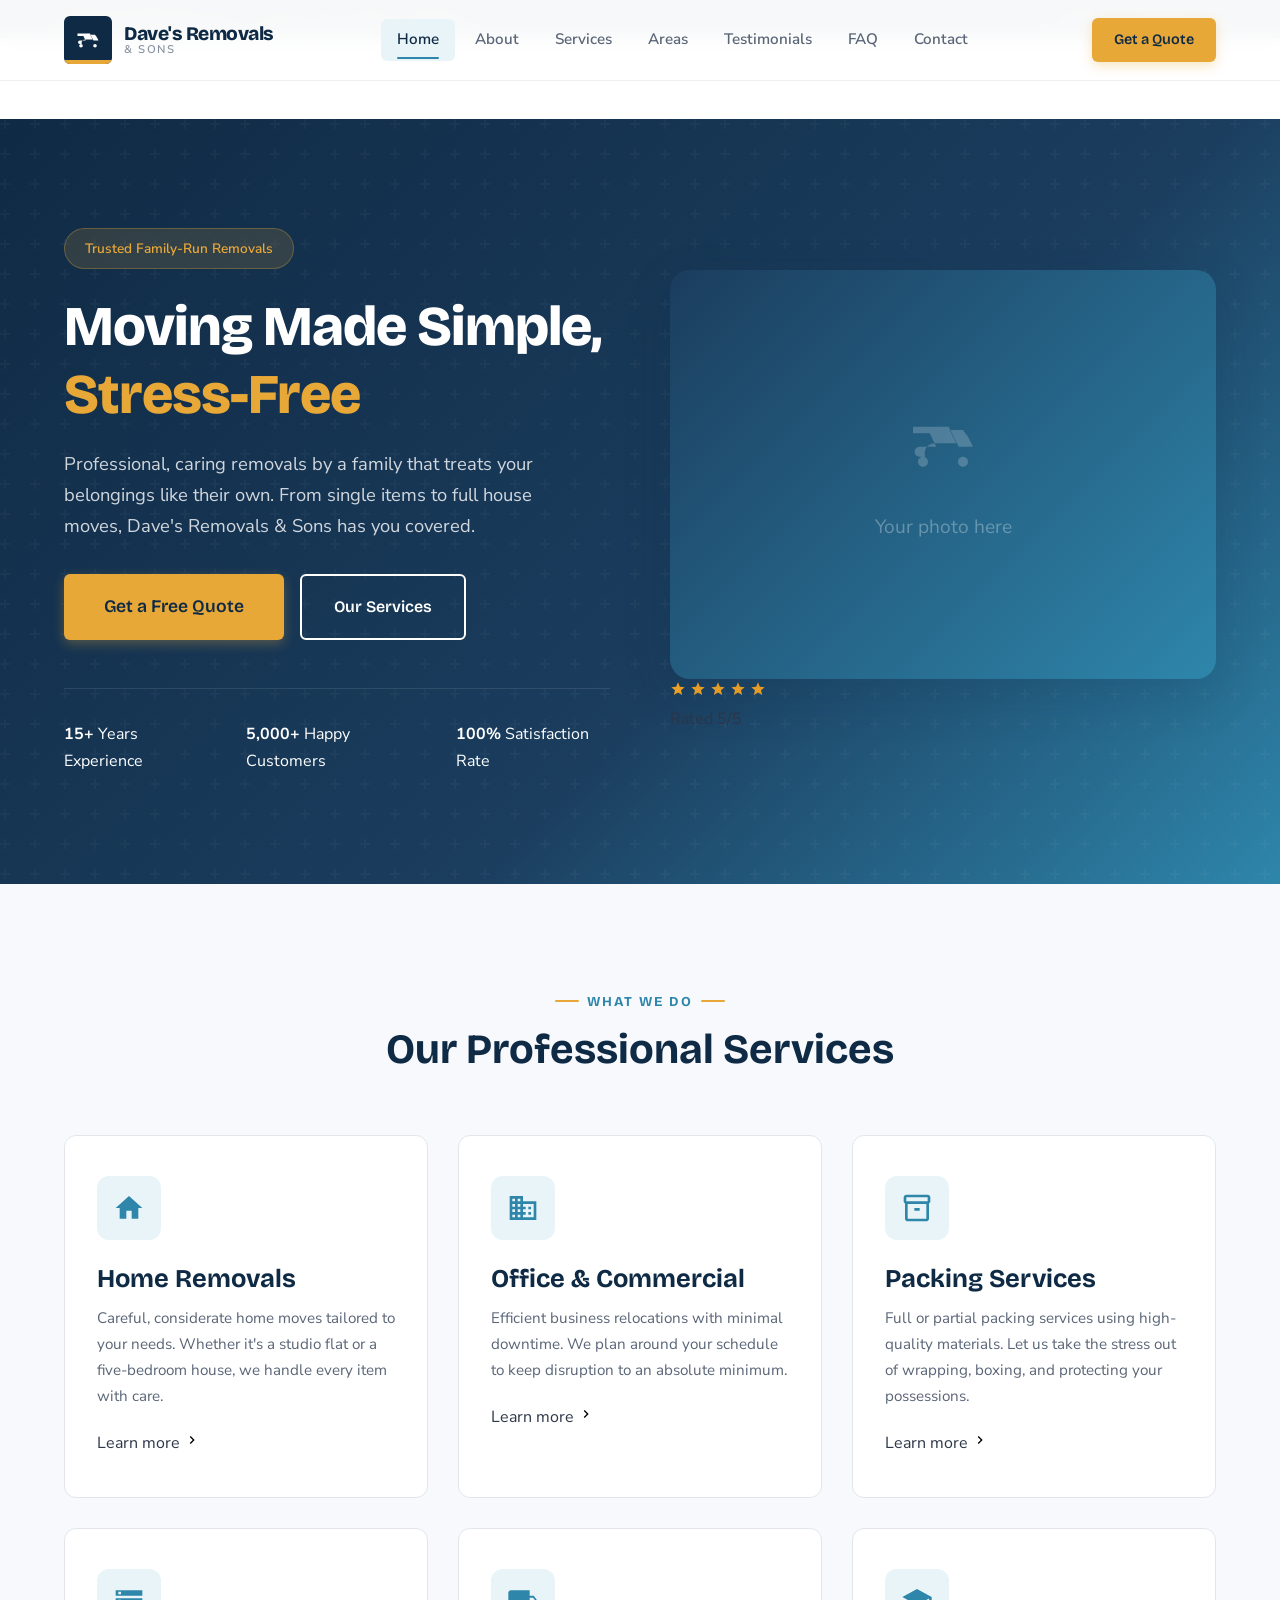
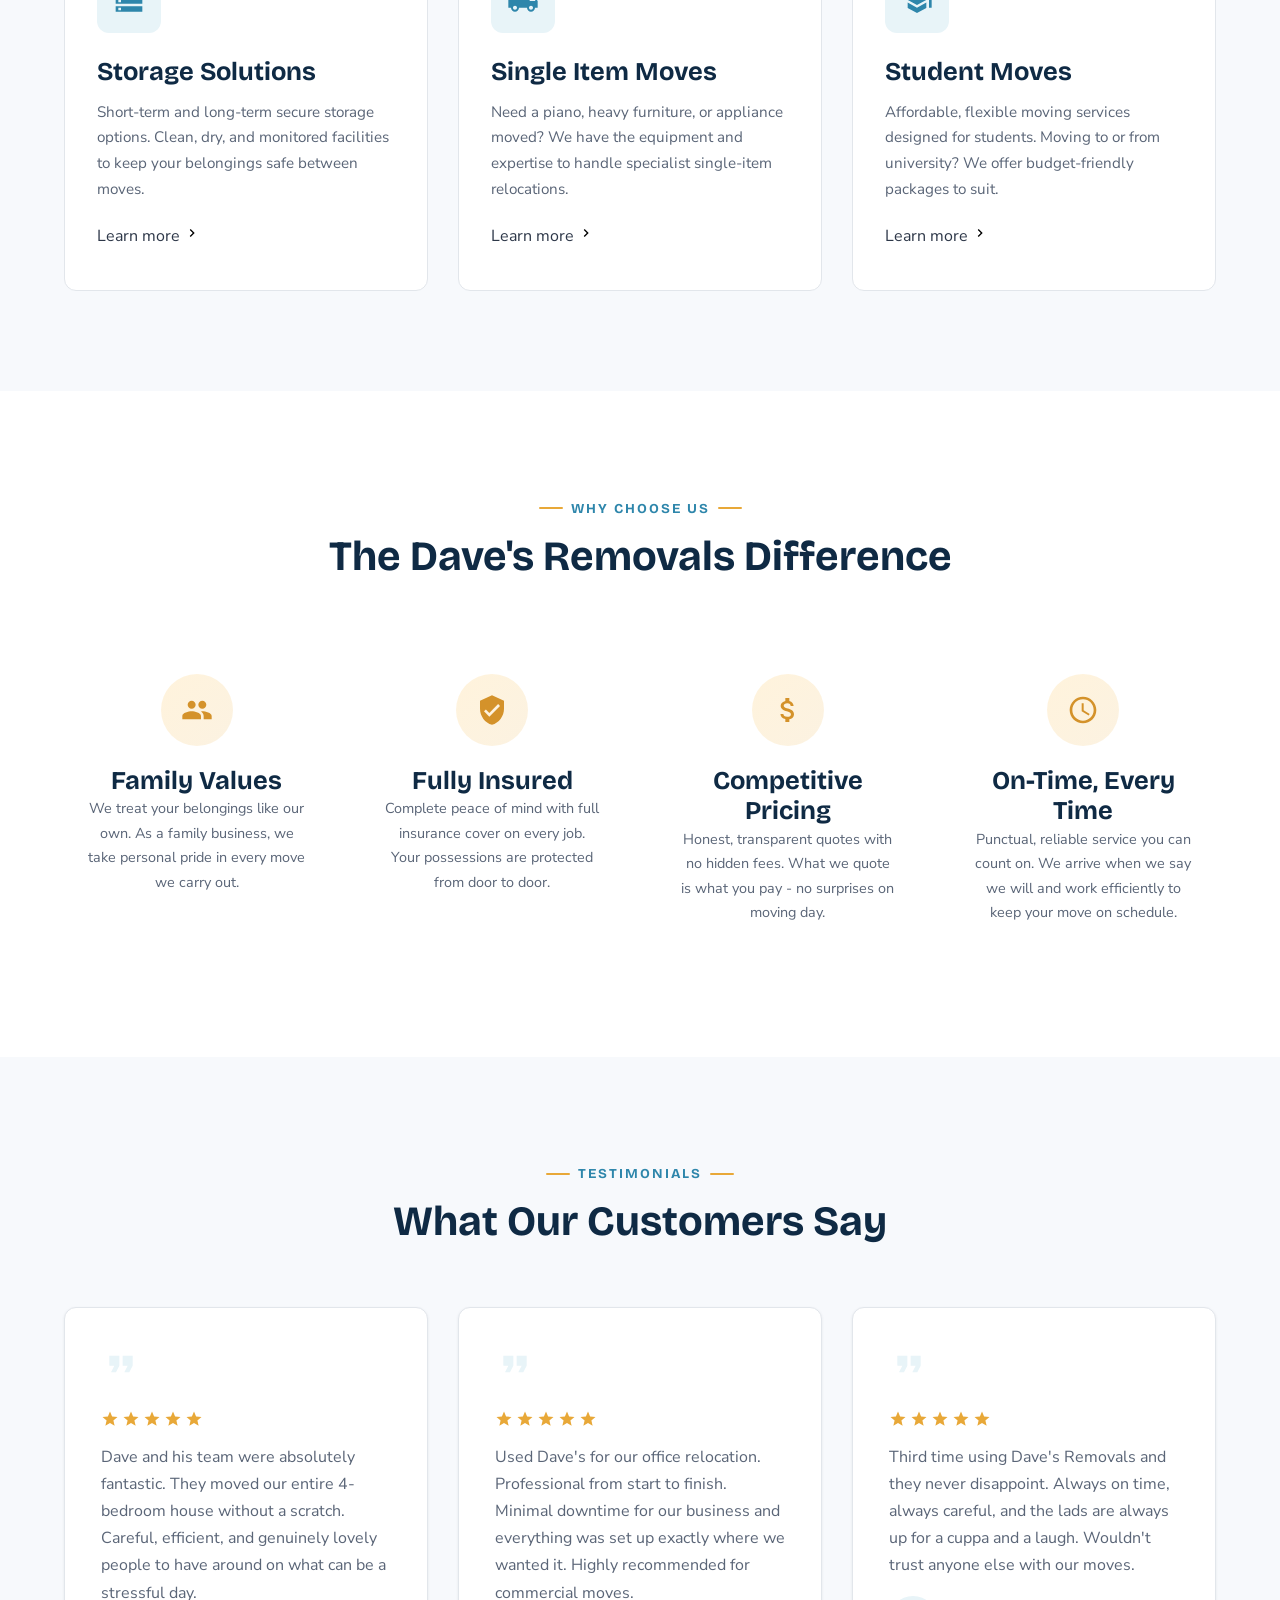
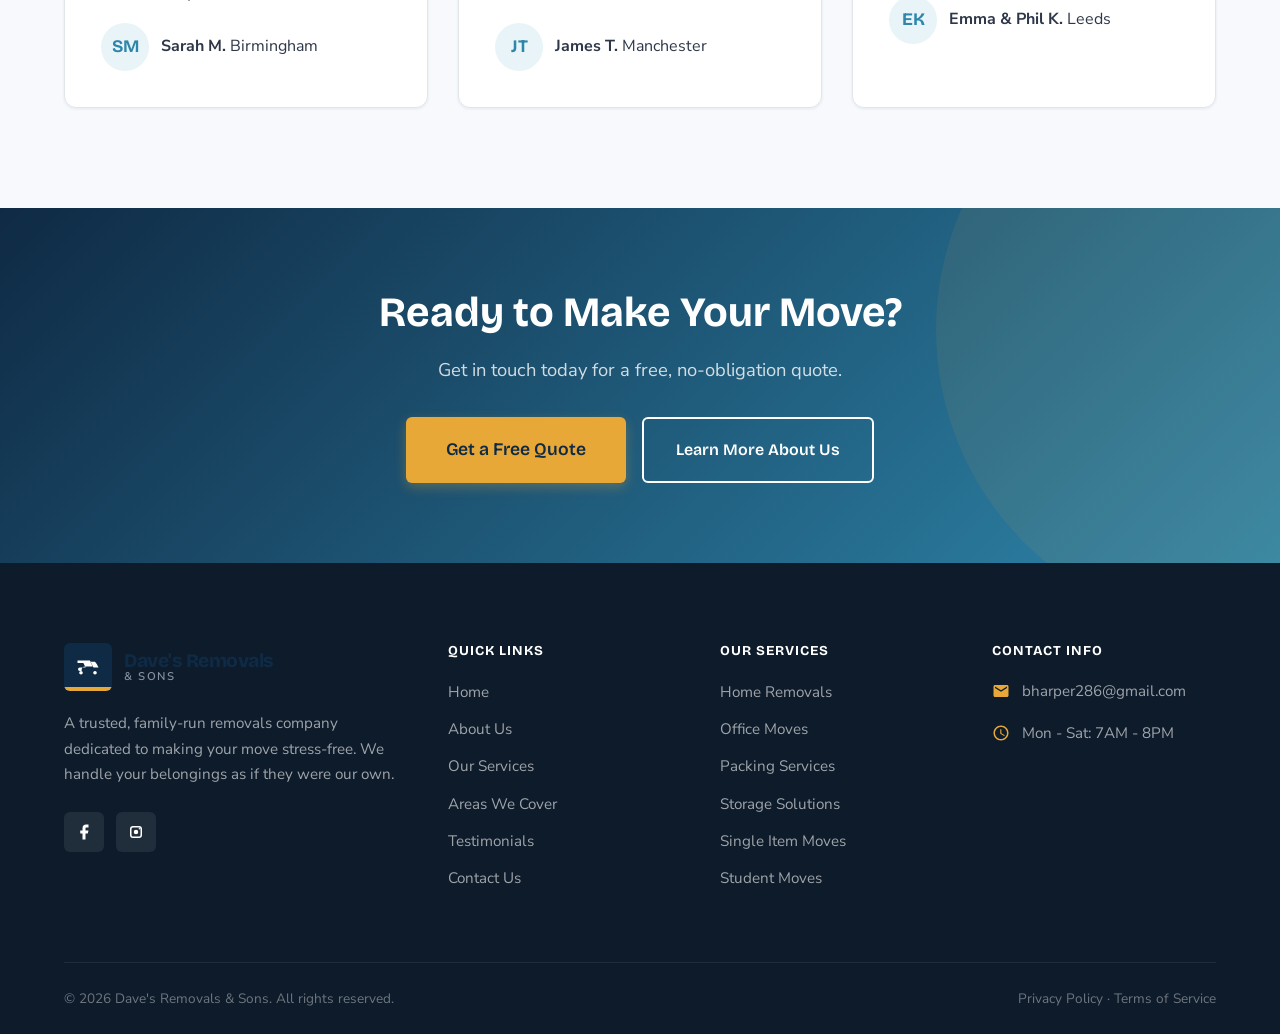
==== index.html @ 18fdcd2b "Initial build: Dave's Removals & Sons website - 7 pages, responsive, contact form" ====
<!DOCTYPE html>
<html lang="en">
<head>
    <meta charset="UTF-8">
    <meta name="viewport" content="width=device-width, initial-scale=1.0">
    <meta name="description" content="Dave's Removals & Sons - Professional, family-run removals and moving services. Home removals, office relocations, packing, storage and more.">
    <title>Dave's Removals & Sons - Professional Family-Run Moving Services</title>
    <link rel="stylesheet" href="css/style.css">
</head>
<body data-page="Home">

    <div id="site-header"></div>

    <main>
        <!-- Hero Section -->
        <section class="hero fade-in">
            <div class="container">
                <div class="hero-content">
                    <div class="hero-text">
                        <span class="hero-badge">Trusted Family-Run Removals</span>
                        <h1>Moving Made Simple, <span>Stress-Free</span></h1>
                        <p class="hero-subtitle">Professional, caring removals by a family that treats your belongings like their own. From single items to full house moves, Dave's Removals & Sons has you covered.</p>
                        <div class="hero-buttons">
                            <a href="contact.html" class="btn btn-primary btn-lg">Get a Free Quote</a>
                            <a href="services.html" class="btn btn-outline-white">Our Services</a>
                        </div>
                        <div class="hero-stats">
                            <div class="hero-stat">
                                <strong>15+</strong>
                                <span>Years Experience</span>
                            </div>
                            <div class="hero-stat">
                                <strong>5,000+</strong>
                                <span>Happy Customers</span>
                            </div>
                            <div class="hero-stat">
                                <strong>100%</strong>
                                <span>Satisfaction Rate</span>
                            </div>
                        </div>
                    </div>
                    <div class="hero-image">
                        <div class="hero-image-wrapper" style="background: linear-gradient(135deg, #1B3D5E 0%, #2E86AB 100%); display: flex; align-items: center; justify-content: center; color: rgba(255,255,255,0.3); font-size: 1.2rem; text-align: center; padding: 40px;">
                            <div>
                                <svg style="width:80px;height:80px;fill:rgba(255,255,255,0.2);margin-bottom:16px;" viewBox="0 0 24 24"><path d="M18 18.5c.83 0 1.5-.67 1.5-1.5s-.67-1.5-1.5-1.5-1.5.67-1.5 1.5.67 1.5 1.5 1.5zM19.5 9.5l1.5 3h-4.3l-3-6H3v2h5l2 4H5c-.83 0-1.5.67-1.5 1.5S4.17 15.5 5 15.5h1.65c-.1-.32-.15-.66-.15-1 0-1.66 1.34-3 3-3h6.5l-2-4h4z M7.5 17c0 .83-.67 1.5-1.5 1.5S4.5 17.83 4.5 17 5.17 15.5 6 15.5s1.5.67 1.5 1.5z"/></svg>
                                <br>Your photo here
                            </div>
                        </div>
                        <div class="hero-rating-badge">
                            <div class="hero-rating-stars">
                                <svg viewBox="0 0 24 24" width="16" height="16" fill="#F9A825"><path d="M12 17.27L18.18 21l-1.64-7.03L22 9.24l-7.19-.61L12 2 9.19 8.63 2 9.24l5.46 4.73L5.82 21z"/></svg>
                                <svg viewBox="0 0 24 24" width="16" height="16" fill="#F9A825"><path d="M12 17.27L18.18 21l-1.64-7.03L22 9.24l-7.19-.61L12 2 9.19 8.63 2 9.24l5.46 4.73L5.82 21z"/></svg>
                                <svg viewBox="0 0 24 24" width="16" height="16" fill="#F9A825"><path d="M12 17.27L18.18 21l-1.64-7.03L22 9.24l-7.19-.61L12 2 9.19 8.63 2 9.24l5.46 4.73L5.82 21z"/></svg>
                                <svg viewBox="0 0 24 24" width="16" height="16" fill="#F9A825"><path d="M12 17.27L18.18 21l-1.64-7.03L22 9.24l-7.19-.61L12 2 9.19 8.63 2 9.24l5.46 4.73L5.82 21z"/></svg>
                                <svg viewBox="0 0 24 24" width="16" height="16" fill="#F9A825"><path d="M12 17.27L18.18 21l-1.64-7.03L22 9.24l-7.19-.61L12 2 9.19 8.63 2 9.24l5.46 4.73L5.82 21z"/></svg>
                            </div>
                            <span>Rated 5/5</span>
                        </div>
                    </div>
                </div>
            </div>
        </section>

        <!-- Services Overview -->
        <section class="section section-light fade-in">
            <div class="container">
                <div class="section-header">
                    <span class="section-label">What We Do</span>
                    <h2>Our Professional Services</h2>
                </div>
                <div class="services-grid">
                    <!-- Home Removals -->
                    <div class="service-card">
                        <div class="service-icon">
                            <svg viewBox="0 0 24 24" width="32" height="32"><path d="M10 20v-6h4v6h5v-8h3L12 3 2 12h3v8z"/></svg>
                        </div>
                        <h3>Home Removals</h3>
                        <p>Careful, considerate home moves tailored to your needs. Whether it's a studio flat or a five-bedroom house, we handle every item with care.</p>
                        <a href="services.html" class="service-link">Learn more <svg viewBox="0 0 24 24" width="16" height="16"><path d="M8.59 16.59L13.17 12 8.59 7.41 10 6l6 6-6 6-1.41-1.41z"/></svg></a>
                    </div>
                    <!-- Office & Commercial -->
                    <div class="service-card">
                        <div class="service-icon">
                            <svg viewBox="0 0 24 24" width="32" height="32"><path d="M12 7V3H2v18h20V7H12zM6 19H4v-2h2v2zm0-4H4v-2h2v2zm0-4H4V9h2v2zm0-4H4V5h2v2zm4 12H8v-2h2v2zm0-4H8v-2h2v2zm0-4H8V9h2v2zm0-4H8V5h2v2zm10 12h-8v-2h2v-2h-2v-2h2v-2h-2V9h8v10zm-2-8h-2v2h2v-2zm0 4h-2v2h2v-2z"/></svg>
                        </div>
                        <h3>Office & Commercial</h3>
                        <p>Efficient business relocations with minimal downtime. We plan around your schedule to keep disruption to an absolute minimum.</p>
                        <a href="services.html" class="service-link">Learn more <svg viewBox="0 0 24 24" width="16" height="16"><path d="M8.59 16.59L13.17 12 8.59 7.41 10 6l6 6-6 6-1.41-1.41z"/></svg></a>
                    </div>
                    <!-- Packing Services -->
                    <div class="service-card">
                        <div class="service-icon">
                            <svg viewBox="0 0 24 24" width="32" height="32"><path d="M20 2H4c-1 0-2 1-2 2v3c0 .7.4 1.3 1 1.7V20c0 1 1 2 2 2h14c1 0 2-1 2-2V8.7c.6-.4 1-1 1-1.7V4c0-1-1-2-2-2zm-1 18H5V9h14v11zm1-13H4V4h16v3z"/><path d="M14 12h-4v2h4v-2z"/></svg>
                        </div>
                        <h3>Packing Services</h3>
                        <p>Full or partial packing services using high-quality materials. Let us take the stress out of wrapping, boxing, and protecting your possessions.</p>
                        <a href="services.html" class="service-link">Learn more <svg viewBox="0 0 24 24" width="16" height="16"><path d="M8.59 16.59L13.17 12 8.59 7.41 10 6l6 6-6 6-1.41-1.41z"/></svg></a>
                    </div>
                    <!-- Storage Solutions -->
                    <div class="service-card">
                        <div class="service-icon">
                            <svg viewBox="0 0 24 24" width="32" height="32"><path d="M2 20h20v-4H2v4zm2-3h2v2H4v-2zM2 4v4h20V4H2zm4 3H4V5h2v2zM2 14h20v-4H2v4zm2-3h2v2H4v-2z"/></svg>
                        </div>
                        <h3>Storage Solutions</h3>
                        <p>Short-term and long-term secure storage options. Clean, dry, and monitored facilities to keep your belongings safe between moves.</p>
                        <a href="services.html" class="service-link">Learn more <svg viewBox="0 0 24 24" width="16" height="16"><path d="M8.59 16.59L13.17 12 8.59 7.41 10 6l6 6-6 6-1.41-1.41z"/></svg></a>
                    </div>
                    <!-- Single Item Moves -->
                    <div class="service-card">
                        <div class="service-icon">
                            <svg viewBox="0 0 24 24" width="32" height="32"><path d="M20 8h-3V4H3c-1.1 0-2 .9-2 2v11h2c0 1.66 1.34 3 3 3s3-1.34 3-3h6c0 1.66 1.34 3 3 3s3-1.34 3-3h2v-5l-3-4zM6 18.5c-.83 0-1.5-.67-1.5-1.5s.67-1.5 1.5-1.5 1.5.67 1.5 1.5-.67 1.5-1.5 1.5zm13.5-9l1.96 2.5H17V9.5h2.5zm-1.5 9c-.83 0-1.5-.67-1.5-1.5s.67-1.5 1.5-1.5 1.5.67 1.5 1.5-.67 1.5-1.5 1.5z"/></svg>
                        </div>
                        <h3>Single Item Moves</h3>
                        <p>Need a piano, heavy furniture, or appliance moved? We have the equipment and expertise to handle specialist single-item relocations.</p>
                        <a href="services.html" class="service-link">Learn more <svg viewBox="0 0 24 24" width="16" height="16"><path d="M8.59 16.59L13.17 12 8.59 7.41 10 6l6 6-6 6-1.41-1.41z"/></svg></a>
                    </div>
                    <!-- Student Moves -->
                    <div class="service-card">
                        <div class="service-icon">
                            <svg viewBox="0 0 24 24" width="32" height="32"><path d="M5 13.18v4L12 21l7-3.82v-4L12 17l-7-3.82zM12 3L1 9l11 6 9-4.91V17h2V9L12 3z"/></svg>
                        </div>
                        <h3>Student Moves</h3>
                        <p>Affordable, flexible moving services designed for students. Moving to or from university? We offer budget-friendly packages to suit.</p>
                        <a href="services.html" class="service-link">Learn more <svg viewBox="0 0 24 24" width="16" height="16"><path d="M8.59 16.59L13.17 12 8.59 7.41 10 6l6 6-6 6-1.41-1.41z"/></svg></a>
                    </div>
                </div>
            </div>
        </section>

        <!-- Why Choose Us -->
        <section class="section fade-in">
            <div class="container">
                <div class="section-header">
                    <span class="section-label">Why Choose Us</span>
                    <h2>The Dave's Removals Difference</h2>
                </div>
                <div class="why-grid">
                    <!-- Family Values -->
                    <div class="why-card">
                        <div class="why-icon">
                            <svg viewBox="0 0 24 24" width="40" height="40"><path d="M16 11c1.66 0 2.99-1.34 2.99-3S17.66 5 16 5c-1.66 0-3 1.34-3 3s1.34 3 3 3zm-8 0c1.66 0 2.99-1.34 2.99-3S9.66 5 8 5C6.34 5 5 6.34 5 8s1.34 3 3 3zm0 2c-2.33 0-7 1.17-7 3.5V19h14v-2.5c0-2.33-4.67-3.5-7-3.5zm8 0c-.29 0-.62.02-.97.05 1.16.84 1.97 1.97 1.97 3.45V19h6v-2.5c0-2.33-4.67-3.5-7-3.5z"/></svg>
                        </div>
                        <h3>Family Values</h3>
                        <p>We treat your belongings like our own. As a family business, we take personal pride in every move we carry out.</p>
                    </div>
                    <!-- Fully Insured -->
                    <div class="why-card">
                        <div class="why-icon">
                            <svg viewBox="0 0 24 24" width="40" height="40"><path d="M12 1L3 5v6c0 5.55 3.84 10.74 9 12 5.16-1.26 9-6.45 9-12V5l-9-4zm-2 16l-4-4 1.41-1.41L10 14.17l6.59-6.59L18 9l-8 8z"/></svg>
                        </div>
                        <h3>Fully Insured</h3>
                        <p>Complete peace of mind with full insurance cover on every job. Your possessions are protected from door to door.</p>
                    </div>
                    <!-- Competitive Pricing -->
                    <div class="why-card">
                        <div class="why-icon">
                            <svg viewBox="0 0 24 24" width="40" height="40"><path d="M11.8 10.9c-2.27-.59-3-1.2-3-2.15 0-1.09 1.01-1.85 2.7-1.85 1.78 0 2.44.85 2.5 2.1h2.21c-.07-1.72-1.12-3.3-3.21-3.81V3h-3v2.16c-1.94.42-3.5 1.68-3.5 3.61 0 2.31 1.91 3.46 4.7 4.13 2.5.6 3 1.48 3 2.41 0 .69-.49 1.79-2.7 1.79-2.06 0-2.87-.92-2.98-2.1h-2.2c.12 2.19 1.76 3.42 3.68 3.83V21h3v-2.15c1.95-.37 3.5-1.5 3.5-3.55 0-2.84-2.43-3.81-4.7-4.4z"/></svg>
                        </div>
                        <h3>Competitive Pricing</h3>
                        <p>Honest, transparent quotes with no hidden fees. What we quote is what you pay - no surprises on moving day.</p>
                    </div>
                    <!-- On-Time, Every Time -->
                    <div class="why-card">
                        <div class="why-icon">
                            <svg viewBox="0 0 24 24" width="40" height="40"><path d="M11.99 2C6.47 2 2 6.48 2 12s4.47 10 9.99 10C17.52 22 22 17.52 22 12S17.52 2 11.99 2zM12 20c-4.42 0-8-3.58-8-8s3.58-8 8-8 8 3.58 8 8-3.58 8-8 8zm.5-13H11v6l5.25 3.15.75-1.23-4.5-2.67z"/></svg>
                        </div>
                        <h3>On-Time, Every Time</h3>
                        <p>Punctual, reliable service you can count on. We arrive when we say we will and work efficiently to keep your move on schedule.</p>
                    </div>
                </div>
            </div>
        </section>

        <!-- Testimonials Preview -->
        <section class="section section-light fade-in">
            <div class="container">
                <div class="section-header">
                    <span class="section-label">Testimonials</span>
                    <h2>What Our Customers Say</h2>
                </div>
                <div class="testimonials-grid">
                    <!-- Testimonial 1 -->
                    <div class="testimonial-card">
                        <div class="testimonial-quote">
                            <svg viewBox="0 0 24 24" width="24" height="24" class="quote-icon"><path d="M6 17h3l2-4V7H5v6h3zm8 0h3l2-4V7h-6v6h3z"/></svg>
                        </div>
                        <div class="testimonial-stars">
                            <svg viewBox="0 0 24 24" width="16" height="16"><path d="M12 17.27L18.18 21l-1.64-7.03L22 9.24l-7.19-.61L12 2 9.19 8.63 2 9.24l5.46 4.73L5.82 21z"/></svg>
                            <svg viewBox="0 0 24 24" width="16" height="16"><path d="M12 17.27L18.18 21l-1.64-7.03L22 9.24l-7.19-.61L12 2 9.19 8.63 2 9.24l5.46 4.73L5.82 21z"/></svg>
                            <svg viewBox="0 0 24 24" width="16" height="16"><path d="M12 17.27L18.18 21l-1.64-7.03L22 9.24l-7.19-.61L12 2 9.19 8.63 2 9.24l5.46 4.73L5.82 21z"/></svg>
                            <svg viewBox="0 0 24 24" width="16" height="16"><path d="M12 17.27L18.18 21l-1.64-7.03L22 9.24l-7.19-.61L12 2 9.19 8.63 2 9.24l5.46 4.73L5.82 21z"/></svg>
                            <svg viewBox="0 0 24 24" width="16" height="16"><path d="M12 17.27L18.18 21l-1.64-7.03L22 9.24l-7.19-.61L12 2 9.19 8.63 2 9.24l5.46 4.73L5.82 21z"/></svg>
                        </div>
                        <p class="testimonial-text">Dave and his team were absolutely fantastic. They moved our entire 4-bedroom house without a scratch. Careful, efficient, and genuinely lovely people to have around on what can be a stressful day.</p>
                        <div class="testimonial-author">
                            <div class="testimonial-avatar">SM</div>
                            <div class="testimonial-info">
                                <strong>Sarah M.</strong>
                                <span>Birmingham</span>
                            </div>
                        </div>
                    </div>
                    <!-- Testimonial 2 -->
                    <div class="testimonial-card">
                        <div class="testimonial-quote">
                            <svg viewBox="0 0 24 24" width="24" height="24" class="quote-icon"><path d="M6 17h3l2-4V7H5v6h3zm8 0h3l2-4V7h-6v6h3z"/></svg>
                        </div>
                        <div class="testimonial-stars">
                            <svg viewBox="0 0 24 24" width="16" height="16"><path d="M12 17.27L18.18 21l-1.64-7.03L22 9.24l-7.19-.61L12 2 9.19 8.63 2 9.24l5.46 4.73L5.82 21z"/></svg>
                            <svg viewBox="0 0 24 24" width="16" height="16"><path d="M12 17.27L18.18 21l-1.64-7.03L22 9.24l-7.19-.61L12 2 9.19 8.63 2 9.24l5.46 4.73L5.82 21z"/></svg>
                            <svg viewBox="0 0 24 24" width="16" height="16"><path d="M12 17.27L18.18 21l-1.64-7.03L22 9.24l-7.19-.61L12 2 9.19 8.63 2 9.24l5.46 4.73L5.82 21z"/></svg>
                            <svg viewBox="0 0 24 24" width="16" height="16"><path d="M12 17.27L18.18 21l-1.64-7.03L22 9.24l-7.19-.61L12 2 9.19 8.63 2 9.24l5.46 4.73L5.82 21z"/></svg>
                            <svg viewBox="0 0 24 24" width="16" height="16"><path d="M12 17.27L18.18 21l-1.64-7.03L22 9.24l-7.19-.61L12 2 9.19 8.63 2 9.24l5.46 4.73L5.82 21z"/></svg>
                        </div>
                        <p class="testimonial-text">Used Dave's for our office relocation. Professional from start to finish. Minimal downtime for our business and everything was set up exactly where we wanted it. Highly recommended for commercial moves.</p>
                        <div class="testimonial-author">
                            <div class="testimonial-avatar">JT</div>
                            <div class="testimonial-info">
                                <strong>James T.</strong>
                                <span>Manchester</span>
                            </div>
                        </div>
                    </div>
                    <!-- Testimonial 3 -->
                    <div class="testimonial-card">
                        <div class="testimonial-quote">
                            <svg viewBox="0 0 24 24" width="24" height="24" class="quote-icon"><path d="M6 17h3l2-4V7H5v6h3zm8 0h3l2-4V7h-6v6h3z"/></svg>
                        </div>
                        <div class="testimonial-stars">
                            <svg viewBox="0 0 24 24" width="16" height="16"><path d="M12 17.27L18.18 21l-1.64-7.03L22 9.24l-7.19-.61L12 2 9.19 8.63 2 9.24l5.46 4.73L5.82 21z"/></svg>
                            <svg viewBox="0 0 24 24" width="16" height="16"><path d="M12 17.27L18.18 21l-1.64-7.03L22 9.24l-7.19-.61L12 2 9.19 8.63 2 9.24l5.46 4.73L5.82 21z"/></svg>
                            <svg viewBox="0 0 24 24" width="16" height="16"><path d="M12 17.27L18.18 21l-1.64-7.03L22 9.24l-7.19-.61L12 2 9.19 8.63 2 9.24l5.46 4.73L5.82 21z"/></svg>
                            <svg viewBox="0 0 24 24" width="16" height="16"><path d="M12 17.27L18.18 21l-1.64-7.03L22 9.24l-7.19-.61L12 2 9.19 8.63 2 9.24l5.46 4.73L5.82 21z"/></svg>
                            <svg viewBox="0 0 24 24" width="16" height="16"><path d="M12 17.27L18.18 21l-1.64-7.03L22 9.24l-7.19-.61L12 2 9.19 8.63 2 9.24l5.46 4.73L5.82 21z"/></svg>
                        </div>
                        <p class="testimonial-text">Third time using Dave's Removals and they never disappoint. Always on time, always careful, and the lads are always up for a cuppa and a laugh. Wouldn't trust anyone else with our moves.</p>
                        <div class="testimonial-author">
                            <div class="testimonial-avatar">EK</div>
                            <div class="testimonial-info">
                                <strong>Emma & Phil K.</strong>
                                <span>Leeds</span>
                            </div>
                        </div>
                    </div>
                </div>
            </div>
        </section>

        <!-- CTA Banner -->
        <section class="cta-banner fade-in">
            <div class="container">
                <h2>Ready to Make Your Move?</h2>
                <p>Get in touch today for a free, no-obligation quote.</p>
                <div class="cta-buttons">
                    <a href="contact.html" class="btn btn-primary btn-lg">Get a Free Quote</a>
                    <a href="about.html" class="btn btn-outline-white">Learn More About Us</a>
                </div>
            </div>
        </section>
    </main>

    <div id="site-footer"></div>

    <script src="js/main.js"></script>
</body>
</html>
---- css/style.css ----
/* ============================================
   Dave's Removals & Sons - Main Stylesheet
   Design: Professional, warm, trust-focused
   Colors: Deep navy + sky blue + warm amber
   ============================================ */

@import url('https://fonts.googleapis.com/css2?family=Bricolage+Grotesque:opsz,wght@12..96,400;12..96,500;12..96,600;12..96,700;12..96,800&family=Nunito+Sans:ital,wght@0,300;0,400;0,600;0,700;1,400&display=swap');

/* --- CSS Variables --- */
:root {
  --navy: #0F2A44;
  --navy-light: #1B3D5E;
  --blue: #2E86AB;
  --blue-light: #4DA8CC;
  --blue-pale: #E8F4F8;
  --amber: #E8A838;
  --amber-dark: #D4922A;
  --amber-light: #FFF3DC;
  --white: #FFFFFF;
  --off-white: #F7F9FC;
  --gray-50: #F0F2F5;
  --gray-100: #E2E6EB;
  --gray-200: #C5CBD3;
  --gray-400: #8892A0;
  --gray-600: #5A6577;
  --gray-800: #2D3748;
  --dark: #0D1B2A;
  --success: #2ECC71;
  --font-display: 'Bricolage Grotesque', sans-serif;
  --font-body: 'Nunito Sans', sans-serif;
  --shadow-sm: 0 1px 3px rgba(15, 42, 68, 0.08);
  --shadow-md: 0 4px 16px rgba(15, 42, 68, 0.1);
  --shadow-lg: 0 8px 32px rgba(15, 42, 68, 0.12);
  --shadow-xl: 0 16px 48px rgba(15, 42, 68, 0.16);
  --radius-sm: 6px;
  --radius-md: 12px;
  --radius-lg: 20px;
  --radius-xl: 32px;
  --transition: 0.3s cubic-bezier(0.4, 0, 0.2, 1);
  --max-width: 1200px;
}

/* --- Reset & Base --- */
*, *::before, *::after { box-sizing: border-box; margin: 0; padding: 0; }

html {
  scroll-behavior: smooth;
  scroll-padding-top: 90px;
}

body {
  font-family: var(--font-body);
  font-size: 16px;
  line-height: 1.7;
  color: var(--gray-800);
  background: var(--white);
  -webkit-font-smoothing: antialiased;
  overflow-x: hidden;
}

img { max-width: 100%; height: auto; display: block; }
a { text-decoration: none; color: inherit; transition: var(--transition); }
ul, ol { list-style: none; }

h1, h2, h3, h4, h5, h6 {
  font-family: var(--font-display);
  font-weight: 700;
  line-height: 1.2;
  color: var(--navy);
}

h1 { font-size: clamp(2.2rem, 5vw, 3.5rem); }
h2 { font-size: clamp(1.8rem, 3.5vw, 2.6rem); }
h3 { font-size: clamp(1.3rem, 2.5vw, 1.6rem); }
h4 { font-size: 1.15rem; }

p { margin-bottom: 1rem; color: var(--gray-600); }

.container {
  width: 100%;
  max-width: var(--max-width);
  margin: 0 auto;
  padding: 0 24px;
}

/* --- Buttons --- */
.btn {
  display: inline-flex;
  align-items: center;
  gap: 8px;
  padding: 14px 32px;
  border-radius: var(--radius-sm);
  font-family: var(--font-display);
  font-weight: 600;
  font-size: 1rem;
  border: none;
  cursor: pointer;
  transition: var(--transition);
  white-space: nowrap;
}

.btn-primary {
  background: var(--amber);
  color: var(--navy);
  box-shadow: 0 4px 12px rgba(232, 168, 56, 0.3);
}
.btn-primary:hover {
  background: var(--amber-dark);
  transform: translateY(-2px);
  box-shadow: 0 6px 20px rgba(232, 168, 56, 0.4);
}

.btn-secondary {
  background: var(--white);
  color: var(--navy);
  border: 2px solid var(--navy);
}
.btn-secondary:hover {
  background: var(--navy);
  color: var(--white);
  transform: translateY(-2px);
}

.btn-blue {
  background: var(--blue);
  color: var(--white);
  box-shadow: 0 4px 12px rgba(46, 134, 171, 0.3);
}
.btn-blue:hover {
  background: var(--navy-light);
  transform: translateY(-2px);
  box-shadow: 0 6px 20px rgba(46, 134, 171, 0.4);
}

.btn-outline-white {
  background: transparent;
  color: var(--white);
  border: 2px solid var(--white);
}
.btn-outline-white:hover {
  background: var(--white);
  color: var(--navy);
}

.btn-sm { padding: 10px 22px; font-size: 0.9rem; }
.btn-lg { padding: 18px 40px; font-size: 1.1rem; }

/* --- Header / Navigation --- */
.header {
  position: fixed;
  top: 0;
  left: 0;
  width: 100%;
  z-index: 1000;
  background: rgba(255, 255, 255, 0.97);
  backdrop-filter: blur(10px);
  border-bottom: 1px solid rgba(0, 0, 0, 0.06);
  transition: var(--transition);
}

.header.scrolled {
  box-shadow: var(--shadow-md);
}

.header-inner {
  display: flex;
  align-items: center;
  justify-content: space-between;
  padding: 0 24px;
  height: 80px;
  max-width: var(--max-width);
  margin: 0 auto;
}

.logo {
  display: flex;
  align-items: center;
  gap: 12px;
  z-index: 1001;
}

.logo-icon {
  width: 48px;
  height: 48px;
  background: var(--navy);
  border-radius: var(--radius-sm);
  display: flex;
  align-items: center;
  justify-content: center;
  position: relative;
  overflow: hidden;
}

.logo-icon::before {
  content: '';
  position: absolute;
  bottom: 0;
  left: 0;
  right: 0;
  height: 4px;
  background: var(--amber);
}

.logo-icon svg { width: 28px; height: 28px; fill: var(--white); }

.logo-text {
  display: flex;
  flex-direction: column;
  line-height: 1.1;
}

.logo-text .name {
  font-family: var(--font-display);
  font-weight: 800;
  font-size: 1.2rem;
  color: var(--navy);
  letter-spacing: -0.5px;
}

.logo-text .tagline {
  font-size: 0.7rem;
  color: var(--gray-400);
  font-weight: 600;
  text-transform: uppercase;
  letter-spacing: 1.5px;
}

.nav { display: flex; align-items: center; gap: 4px; }

.nav a {
  padding: 8px 16px;
  font-size: 0.95rem;
  font-weight: 600;
  color: var(--gray-600);
  border-radius: var(--radius-sm);
  position: relative;
}

.nav a:hover, .nav a.active {
  color: var(--navy);
  background: var(--blue-pale);
}

.nav a.active::after {
  content: '';
  position: absolute;
  bottom: 2px;
  left: 16px;
  right: 16px;
  height: 2px;
  background: var(--blue);
  border-radius: 2px;
}

.header-cta {
  display: flex;
  align-items: center;
  gap: 16px;
}

.header-phone {
  display: flex;
  align-items: center;
  gap: 8px;
  font-family: var(--font-display);
  font-weight: 700;
  font-size: 1rem;
  color: var(--navy);
}

.header-phone svg { width: 18px; height: 18px; fill: var(--blue); }

/* Mobile Menu */
.menu-toggle {
  display: none;
  flex-direction: column;
  gap: 5px;
  background: none;
  border: none;
  cursor: pointer;
  padding: 8px;
  z-index: 1001;
}

.menu-toggle span {
  display: block;
  width: 24px;
  height: 2.5px;
  background: var(--navy);
  border-radius: 2px;
  transition: var(--transition);
}

.menu-toggle.active span:nth-child(1) {
  transform: translateY(7.5px) rotate(45deg);
}
.menu-toggle.active span:nth-child(2) { opacity: 0; }
.menu-toggle.active span:nth-child(3) {
  transform: translateY(-7.5px) rotate(-45deg);
}

/* --- Top Bar --- */
.top-bar {
  background: var(--navy);
  color: var(--white);
  padding: 8px 0;
  font-size: 0.85rem;
}

.top-bar-inner {
  display: flex;
  justify-content: space-between;
  align-items: center;
  max-width: var(--max-width);
  margin: 0 auto;
  padding: 0 24px;
}

.top-bar-left {
  display: flex;
  align-items: center;
  gap: 24px;
}

.top-bar-left span {
  display: flex;
  align-items: center;
  gap: 6px;
  opacity: 0.9;
}

.top-bar-left svg { width: 14px; height: 14px; fill: var(--amber); }

.top-bar-right {
  display: flex;
  align-items: center;
  gap: 16px;
}

.top-bar-right a {
  color: var(--white);
  opacity: 0.8;
}
.top-bar-right a:hover { opacity: 1; }

/* --- Hero Section --- */
.hero {
  position: relative;
  min-height: 85vh;
  display: flex;
  align-items: center;
  background: linear-gradient(135deg, var(--navy) 0%, var(--navy-light) 60%, var(--blue) 100%);
  overflow: hidden;
  margin-top: 80px;
}

.hero::before {
  content: '';
  position: absolute;
  top: 0;
  left: 0;
  right: 0;
  bottom: 0;
  background: url("data:image/svg+xml,%3Csvg width='60' height='60' viewBox='0 0 60 60' xmlns='http://www.w3.org/2000/svg'%3E%3Cg fill='none' fill-rule='evenodd'%3E%3Cg fill='%23ffffff' fill-opacity='0.03'%3E%3Cpath d='M36 34v-4h-2v4h-4v2h4v4h2v-4h4v-2h-4zm0-30V0h-2v4h-4v2h4v4h2V6h4V4h-4zM6 34v-4H4v4H0v2h4v4h2v-4h4v-2H6zM6 4V0H4v4H0v2h4v4h2V6h4V4H6z'/%3E%3C/g%3E%3C/g%3E%3C/svg%3E");
}

.hero-bg-shapes {
  position: absolute;
  top: 0;
  left: 0;
  right: 0;
  bottom: 0;
  pointer-events: none;
}

.hero-bg-shapes .shape {
  position: absolute;
  border-radius: 50%;
  opacity: 0.06;
  background: var(--white);
}

.hero-bg-shapes .shape-1 {
  width: 500px;
  height: 500px;
  top: -100px;
  right: -100px;
}

.hero-bg-shapes .shape-2 {
  width: 300px;
  height: 300px;
  bottom: -50px;
  left: -80px;
}

.hero-bg-shapes .shape-3 {
  width: 200px;
  height: 200px;
  top: 40%;
  right: 30%;
  opacity: 0.03;
}

.hero-content {
  position: relative;
  z-index: 2;
  display: grid;
  grid-template-columns: 1fr 1fr;
  gap: 60px;
  align-items: center;
  padding: 80px 0;
}

.hero-text { color: var(--white); }

.hero-badge {
  display: inline-flex;
  align-items: center;
  gap: 8px;
  background: rgba(232, 168, 56, 0.15);
  border: 1px solid rgba(232, 168, 56, 0.3);
  color: var(--amber);
  padding: 8px 20px;
  border-radius: 50px;
  font-size: 0.85rem;
  font-weight: 600;
  margin-bottom: 24px;
  animation: fadeInUp 0.6s ease-out;
}

.hero-badge svg { width: 16px; height: 16px; fill: var(--amber); }

.hero-text h1 {
  color: var(--white);
  margin-bottom: 20px;
  font-weight: 800;
  letter-spacing: -1px;
  animation: fadeInUp 0.6s ease-out 0.1s both;
}

.hero-text h1 span { color: var(--amber); }

.hero-text p {
  color: rgba(255, 255, 255, 0.8);
  font-size: 1.15rem;
  margin-bottom: 32px;
  max-width: 520px;
  animation: fadeInUp 0.6s ease-out 0.2s both;
}

.hero-buttons {
  display: flex;
  gap: 16px;
  flex-wrap: wrap;
  animation: fadeInUp 0.6s ease-out 0.3s both;
}

.hero-stats {
  display: flex;
  gap: 40px;
  margin-top: 48px;
  padding-top: 32px;
  border-top: 1px solid rgba(255, 255, 255, 0.1);
  animation: fadeInUp 0.6s ease-out 0.4s both;
}

.hero-stat { text-align: left; }
.hero-stat .number {
  font-family: var(--font-display);
  font-size: 2rem;
  font-weight: 800;
  color: var(--amber);
}
.hero-stat .label {
  font-size: 0.85rem;
  color: rgba(255, 255, 255, 0.6);
  margin: 0;
}

.hero-image {
  position: relative;
  animation: fadeInRight 0.8s ease-out 0.3s both;
}

.hero-image-wrapper {
  position: relative;
  border-radius: var(--radius-lg);
  overflow: hidden;
  box-shadow: var(--shadow-xl);
  aspect-ratio: 4/3;
  background: var(--navy-light);
}

.hero-image-wrapper img {
  width: 100%;
  height: 100%;
  object-fit: cover;
}

.hero-image-float {
  position: absolute;
  bottom: -20px;
  left: -20px;
  background: var(--white);
  border-radius: var(--radius-md);
  padding: 16px 24px;
  box-shadow: var(--shadow-lg);
  display: flex;
  align-items: center;
  gap: 12px;
}

.hero-image-float .stars {
  display: flex;
  gap: 2px;
}
.hero-image-float .stars svg { width: 16px; height: 16px; fill: var(--amber); }
.hero-image-float .rating-text {
  font-family: var(--font-display);
  font-weight: 700;
  font-size: 0.9rem;
  color: var(--navy);
  margin: 0;
}
.hero-image-float .rating-sub {
  font-size: 0.75rem;
  color: var(--gray-400);
  margin: 0;
}

/* --- Section Styles --- */
.section {
  padding: 100px 0;
}

.section-light { background: var(--off-white); }
.section-dark {
  background: var(--navy);
  color: var(--white);
}
.section-dark h2, .section-dark h3, .section-dark h4 { color: var(--white); }
.section-dark p { color: rgba(255, 255, 255, 0.7); }

.section-header {
  text-align: center;
  max-width: 640px;
  margin: 0 auto 60px;
}

.section-label {
  display: inline-flex;
  align-items: center;
  gap: 8px;
  color: var(--blue);
  font-family: var(--font-display);
  font-weight: 700;
  font-size: 0.85rem;
  text-transform: uppercase;
  letter-spacing: 2px;
  margin-bottom: 12px;
}

.section-label::before, .section-label::after {
  content: '';
  width: 24px;
  height: 2px;
  background: var(--amber);
  border-radius: 2px;
}

.section-header h2 { margin-bottom: 16px; }
.section-header p { font-size: 1.1rem; }

/* --- Service Cards --- */
.services-grid {
  display: grid;
  grid-template-columns: repeat(3, 1fr);
  gap: 30px;
}

.service-card {
  background: var(--white);
  border-radius: var(--radius-md);
  padding: 40px 32px;
  transition: var(--transition);
  border: 1px solid var(--gray-100);
  position: relative;
  overflow: hidden;
}

.service-card::before {
  content: '';
  position: absolute;
  top: 0;
  left: 0;
  right: 0;
  height: 4px;
  background: var(--blue);
  transform: scaleX(0);
  transition: var(--transition);
}

.service-card:hover {
  transform: translateY(-8px);
  box-shadow: var(--shadow-lg);
  border-color: transparent;
}

.service-card:hover::before { transform: scaleX(1); }

.service-icon {
  width: 64px;
  height: 64px;
  background: var(--blue-pale);
  border-radius: var(--radius-md);
  display: flex;
  align-items: center;
  justify-content: center;
  margin-bottom: 24px;
  transition: var(--transition);
}

.service-card:hover .service-icon {
  background: var(--blue);
}

.service-icon svg {
  width: 32px;
  height: 32px;
  fill: var(--blue);
  transition: var(--transition);
}

.service-card:hover .service-icon svg { fill: var(--white); }

.service-card h3 { margin-bottom: 12px; }
.service-card p { font-size: 0.95rem; margin-bottom: 20px; }

.service-card .learn-more {
  display: inline-flex;
  align-items: center;
  gap: 6px;
  color: var(--blue);
  font-weight: 700;
  font-size: 0.9rem;
}

.service-card .learn-more svg {
  width: 16px;
  height: 16px;
  fill: var(--blue);
  transition: var(--transition);
}

.service-card:hover .learn-more svg { transform: translateX(4px); }

/* --- Why Choose Us --- */
.why-grid {
  display: grid;
  grid-template-columns: repeat(4, 1fr);
  gap: 30px;
}

.why-card {
  text-align: center;
  padding: 32px 24px;
}

.why-icon {
  width: 72px;
  height: 72px;
  background: linear-gradient(135deg, var(--amber-light), rgba(232, 168, 56, 0.15));
  border-radius: 50%;
  display: flex;
  align-items: center;
  justify-content: center;
  margin: 0 auto 20px;
}

.why-icon svg { width: 32px; height: 32px; fill: var(--amber-dark); }

.why-card h4 { margin-bottom: 8px; }
.why-card p { font-size: 0.9rem; margin: 0; }

/* --- Testimonials --- */
.testimonials-grid {
  display: grid;
  grid-template-columns: repeat(3, 1fr);
  gap: 30px;
}

.testimonial-card {
  background: var(--white);
  border-radius: var(--radius-md);
  padding: 36px;
  box-shadow: var(--shadow-sm);
  border: 1px solid var(--gray-100);
  position: relative;
  transition: var(--transition);
}

.testimonial-card:hover {
  box-shadow: var(--shadow-md);
  transform: translateY(-4px);
}

.testimonial-card .quote-icon {
  width: 40px;
  height: 40px;
  fill: var(--blue-pale);
  margin-bottom: 16px;
}

.testimonial-stars {
  display: flex;
  gap: 3px;
  margin-bottom: 16px;
}

.testimonial-stars svg { width: 18px; height: 18px; fill: var(--amber); }

.testimonial-card blockquote {
  font-size: 1rem;
  line-height: 1.7;
  color: var(--gray-600);
  margin-bottom: 20px;
  font-style: italic;
}

.testimonial-author {
  display: flex;
  align-items: center;
  gap: 12px;
}

.testimonial-avatar {
  width: 48px;
  height: 48px;
  border-radius: 50%;
  background: var(--blue-pale);
  display: flex;
  align-items: center;
  justify-content: center;
  font-family: var(--font-display);
  font-weight: 700;
  color: var(--blue);
  font-size: 1.1rem;
}

.testimonial-author .author-name {
  font-family: var(--font-display);
  font-weight: 700;
  color: var(--navy);
  font-size: 0.95rem;
  margin: 0;
}

.testimonial-author .author-info {
  font-size: 0.8rem;
  color: var(--gray-400);
  margin: 0;
}

/* --- CTA Banner --- */
.cta-banner {
  background: linear-gradient(135deg, var(--navy) 0%, var(--blue) 100%);
  padding: 80px 0;
  text-align: center;
  position: relative;
  overflow: hidden;
}

.cta-banner::before {
  content: '';
  position: absolute;
  top: -50%;
  right: -20%;
  width: 600px;
  height: 600px;
  background: rgba(232, 168, 56, 0.08);
  border-radius: 50%;
}

.cta-banner h2 {
  color: var(--white);
  margin-bottom: 16px;
}

.cta-banner p {
  color: rgba(255, 255, 255, 0.8);
  font-size: 1.15rem;
  margin-bottom: 32px;
  max-width: 600px;
  margin-left: auto;
  margin-right: auto;
}

.cta-banner .cta-buttons {
  display: flex;
  justify-content: center;
  gap: 16px;
  flex-wrap: wrap;
  position: relative;
  z-index: 2;
}

/* --- Areas Section --- */
.areas-grid {
  display: grid;
  grid-template-columns: repeat(4, 1fr);
  gap: 16px;
}

.area-tag {
  background: var(--white);
  border: 1px solid var(--gray-100);
  border-radius: var(--radius-sm);
  padding: 16px 20px;
  text-align: center;
  font-weight: 600;
  color: var(--navy);
  transition: var(--transition);
  display: flex;
  align-items: center;
  justify-content: center;
  gap: 8px;
}

.area-tag:hover {
  background: var(--blue);
  color: var(--white);
  border-color: var(--blue);
  transform: translateY(-3px);
  box-shadow: var(--shadow-md);
}

.area-tag svg {
  width: 16px;
  height: 16px;
  fill: var(--blue);
  transition: var(--transition);
}

.area-tag:hover svg { fill: var(--white); }

/* --- Process Section --- */
.process-grid {
  display: grid;
  grid-template-columns: repeat(4, 1fr);
  gap: 30px;
  position: relative;
}

.process-grid::before {
  content: '';
  position: absolute;
  top: 48px;
  left: 15%;
  right: 15%;
  height: 2px;
  background: var(--gray-100);
  z-index: 0;
}

.process-step {
  text-align: center;
  position: relative;
  z-index: 1;
}

.process-number {
  width: 96px;
  height: 96px;
  border-radius: 50%;
  background: var(--white);
  border: 3px solid var(--blue);
  display: flex;
  align-items: center;
  justify-content: center;
  margin: 0 auto 24px;
  font-family: var(--font-display);
  font-weight: 800;
  font-size: 2rem;
  color: var(--blue);
  position: relative;
}

.process-step h4 { margin-bottom: 8px; }
.process-step p { font-size: 0.9rem; margin: 0; }

/* --- Contact / Quote Form --- */
.contact-grid {
  display: grid;
  grid-template-columns: 1fr 1fr;
  gap: 60px;
  align-items: start;
}

.contact-info-card {
  background: var(--navy);
  border-radius: var(--radius-lg);
  padding: 48px;
  color: var(--white);
}

.contact-info-card h3 {
  color: var(--white);
  margin-bottom: 16px;
  font-size: 1.8rem;
}

.contact-info-card > p {
  color: rgba(255, 255, 255, 0.7);
  margin-bottom: 32px;
}

.contact-item {
  display: flex;
  align-items: flex-start;
  gap: 16px;
  margin-bottom: 28px;
}

.contact-item-icon {
  width: 48px;
  height: 48px;
  min-width: 48px;
  background: rgba(232, 168, 56, 0.15);
  border-radius: var(--radius-sm);
  display: flex;
  align-items: center;
  justify-content: center;
}

.contact-item-icon svg { width: 22px; height: 22px; fill: var(--amber); }

.contact-item h4 {
  color: var(--white);
  font-size: 0.85rem;
  text-transform: uppercase;
  letter-spacing: 1px;
  margin-bottom: 4px;
  opacity: 0.7;
}

.contact-item p {
  color: var(--white);
  margin: 0;
  font-size: 1rem;
}

.contact-item a {
  color: var(--amber);
}
.contact-item a:hover { text-decoration: underline; }

.contact-hours {
  margin-top: 32px;
  padding-top: 32px;
  border-top: 1px solid rgba(255, 255, 255, 0.1);
}

.contact-hours h4 {
  color: var(--white);
  margin-bottom: 12px;
  font-size: 1rem;
}

.hours-row {
  display: flex;
  justify-content: space-between;
  padding: 8px 0;
  font-size: 0.95rem;
}

.hours-row .day { color: rgba(255, 255, 255, 0.7); }
.hours-row .time { color: var(--white); font-weight: 600; }

/* --- Form Styles --- */
.quote-form {
  background: var(--white);
  border-radius: var(--radius-lg);
  padding: 48px;
  box-shadow: var(--shadow-lg);
  border: 1px solid var(--gray-100);
}

.quote-form h3 {
  margin-bottom: 8px;
  font-size: 1.8rem;
}

.quote-form > p {
  margin-bottom: 32px;
}

.form-row {
  display: grid;
  grid-template-columns: 1fr 1fr;
  gap: 20px;
}

.form-group {
  margin-bottom: 20px;
}

.form-group label {
  display: block;
  font-weight: 700;
  font-size: 0.9rem;
  color: var(--navy);
  margin-bottom: 8px;
}

.form-group label span { color: var(--blue); }

.form-group input,
.form-group select,
.form-group textarea {
  width: 100%;
  padding: 14px 18px;
  border: 2px solid var(--gray-100);
  border-radius: var(--radius-sm);
  font-family: var(--font-body);
  font-size: 1rem;
  color: var(--gray-800);
  transition: var(--transition);
  background: var(--white);
}

.form-group input:focus,
.form-group select:focus,
.form-group textarea:focus {
  outline: none;
  border-color: var(--blue);
  box-shadow: 0 0 0 4px rgba(46, 134, 171, 0.1);
}

.form-group textarea { resize: vertical; min-height: 120px; }

.form-group input::placeholder,
.form-group textarea::placeholder {
  color: var(--gray-400);
}

.form-submit-row {
  display: flex;
  align-items: center;
  justify-content: space-between;
  gap: 20px;
  margin-top: 8px;
}

.form-submit-row .privacy-note {
  font-size: 0.8rem;
  color: var(--gray-400);
  margin: 0;
  max-width: 260px;
}

.form-success {
  display: none;
  text-align: center;
  padding: 40px;
}

.form-success.show { display: block; }

.form-success svg {
  width: 64px;
  height: 64px;
  fill: var(--success);
  margin-bottom: 16px;
}

.form-success h3 { color: var(--success); margin-bottom: 8px; }

/* --- About Page --- */
.about-hero {
  background: linear-gradient(135deg, var(--navy) 0%, var(--navy-light) 100%);
  padding: 160px 0 100px;
  text-align: center;
  margin-top: 80px;
}

.about-hero h1 {
  color: var(--white);
  margin-bottom: 16px;
}

.about-hero p {
  color: rgba(255, 255, 255, 0.7);
  font-size: 1.2rem;
  max-width: 600px;
  margin: 0 auto;
}

.page-hero {
  background: linear-gradient(135deg, var(--navy) 0%, var(--navy-light) 100%);
  padding: 160px 0 80px;
  text-align: center;
  margin-top: 80px;
  position: relative;
  overflow: hidden;
}

.page-hero::before {
  content: '';
  position: absolute;
  top: 0; left: 0; right: 0; bottom: 0;
  background: url("data:image/svg+xml,%3Csvg width='60' height='60' viewBox='0 0 60 60' xmlns='http://www.w3.org/2000/svg'%3E%3Cg fill='none' fill-rule='evenodd'%3E%3Cg fill='%23ffffff' fill-opacity='0.03'%3E%3Cpath d='M36 34v-4h-2v4h-4v2h4v4h2v-4h4v-2h-4zm0-30V0h-2v4h-4v2h4v4h2V6h4V4h-4zM6 34v-4H4v4H0v2h4v4h2v-4h4v-2H6zM6 4V0H4v4H0v2h4v4h2V6h4V4H6z'/%3E%3C/g%3E%3C/g%3E%3C/svg%3E");
}

.page-hero .breadcrumb {
  display: flex;
  justify-content: center;
  gap: 8px;
  margin-bottom: 16px;
  font-size: 0.9rem;
  position: relative;
}

.page-hero .breadcrumb a { color: var(--amber); }
.page-hero .breadcrumb span { color: rgba(255, 255, 255, 0.5); }

.page-hero h1 {
  color: var(--white);
  margin-bottom: 16px;
  position: relative;
}

.page-hero p {
  color: rgba(255, 255, 255, 0.7);
  font-size: 1.15rem;
  max-width: 600px;
  margin: 0 auto;
  position: relative;
}

/* About content */
.about-grid {
  display: grid;
  grid-template-columns: 1fr 1fr;
  gap: 60px;
  align-items: center;
}

.about-image {
  border-radius: var(--radius-lg);
  overflow: hidden;
  aspect-ratio: 4/3;
  background: var(--gray-100);
  position: relative;
}

.about-image img {
  width: 100%;
  height: 100%;
  object-fit: cover;
}

.about-image-badge {
  position: absolute;
  bottom: 20px;
  right: 20px;
  background: var(--amber);
  color: var(--navy);
  padding: 16px 24px;
  border-radius: var(--radius-md);
  text-align: center;
  box-shadow: var(--shadow-lg);
}

.about-image-badge .big {
  font-family: var(--font-display);
  font-weight: 800;
  font-size: 2rem;
  display: block;
  line-height: 1;
}

.about-image-badge .small {
  font-size: 0.8rem;
  font-weight: 700;
  text-transform: uppercase;
  letter-spacing: 1px;
}

.about-text h2 { margin-bottom: 20px; }
.about-text p { margin-bottom: 16px; }

.values-list {
  display: grid;
  grid-template-columns: 1fr 1fr;
  gap: 16px;
  margin-top: 24px;
}

.value-item {
  display: flex;
  align-items: center;
  gap: 12px;
  padding: 12px 16px;
  background: var(--blue-pale);
  border-radius: var(--radius-sm);
}

.value-item svg { width: 20px; height: 20px; fill: var(--blue); min-width: 20px; }
.value-item span { font-weight: 600; color: var(--navy); font-size: 0.95rem; }

/* --- FAQ Section --- */
.faq-list {
  max-width: 800px;
  margin: 0 auto;
}

.faq-item {
  border: 1px solid var(--gray-100);
  border-radius: var(--radius-md);
  margin-bottom: 12px;
  overflow: hidden;
  transition: var(--transition);
}

.faq-item:hover { border-color: var(--blue-pale); }

.faq-question {
  display: flex;
  align-items: center;
  justify-content: space-between;
  padding: 20px 28px;
  cursor: pointer;
  background: var(--white);
  transition: var(--transition);
  border: none;
  width: 100%;
  text-align: left;
  font-family: var(--font-display);
  font-size: 1.05rem;
  font-weight: 600;
  color: var(--navy);
}

.faq-question:hover { background: var(--off-white); }

.faq-question .faq-toggle {
  width: 28px;
  height: 28px;
  min-width: 28px;
  border-radius: 50%;
  background: var(--blue-pale);
  display: flex;
  align-items: center;
  justify-content: center;
  transition: var(--transition);
}

.faq-question .faq-toggle svg {
  width: 14px;
  height: 14px;
  fill: var(--blue);
  transition: var(--transition);
}

.faq-item.active .faq-question { background: var(--blue-pale); }
.faq-item.active .faq-toggle {
  background: var(--blue);
  transform: rotate(180deg);
}
.faq-item.active .faq-toggle svg { fill: var(--white); }

.faq-answer {
  max-height: 0;
  overflow: hidden;
  transition: max-height 0.4s ease;
}

.faq-answer-inner {
  padding: 0 28px 24px;
  color: var(--gray-600);
  line-height: 1.8;
}

.faq-item.active .faq-answer { max-height: 500px; }

/* --- Footer --- */
.footer {
  background: var(--dark);
  color: var(--white);
  padding: 80px 0 0;
}

.footer-grid {
  display: grid;
  grid-template-columns: 1.5fr 1fr 1fr 1fr;
  gap: 48px;
  margin-bottom: 60px;
}

.footer-brand p {
  color: rgba(255, 255, 255, 0.6);
  margin-bottom: 24px;
  font-size: 0.95rem;
}

.footer-social {
  display: flex;
  gap: 12px;
}

.footer-social a {
  width: 40px;
  height: 40px;
  border-radius: var(--radius-sm);
  background: rgba(255, 255, 255, 0.08);
  display: flex;
  align-items: center;
  justify-content: center;
  transition: var(--transition);
}

.footer-social a:hover { background: var(--blue); }
.footer-social a svg { width: 18px; height: 18px; fill: var(--white); }

.footer h4 {
  color: var(--white);
  font-size: 1rem;
  margin-bottom: 20px;
  text-transform: uppercase;
  letter-spacing: 1px;
  font-size: 0.85rem;
}

.footer-links li { margin-bottom: 10px; }
.footer-links a {
  color: rgba(255, 255, 255, 0.6);
  font-size: 0.95rem;
  transition: var(--transition);
}
.footer-links a:hover {
  color: var(--amber);
  padding-left: 4px;
}

.footer-contact li {
  display: flex;
  align-items: flex-start;
  gap: 12px;
  margin-bottom: 16px;
  color: rgba(255, 255, 255, 0.6);
  font-size: 0.95rem;
}

.footer-contact svg {
  width: 18px;
  height: 18px;
  fill: var(--amber);
  min-width: 18px;
  margin-top: 3px;
}

.footer-bottom {
  border-top: 1px solid rgba(255, 255, 255, 0.08);
  padding: 24px 0;
  display: flex;
  justify-content: space-between;
  align-items: center;
  font-size: 0.85rem;
  color: rgba(255, 255, 255, 0.4);
}

.footer-bottom a {
  color: rgba(255, 255, 255, 0.4);
}
.footer-bottom a:hover { color: var(--amber); }

/* --- Animations --- */
@keyframes fadeInUp {
  from { opacity: 0; transform: translateY(24px); }
  to { opacity: 1; transform: translateY(0); }
}

@keyframes fadeInRight {
  from { opacity: 0; transform: translateX(40px); }
  to { opacity: 1; transform: translateX(0); }
}

@keyframes fadeInLeft {
  from { opacity: 0; transform: translateX(-40px); }
  to { opacity: 1; transform: translateX(0); }
}

.fade-in {
  opacity: 0;
  transform: translateY(24px);
  transition: opacity 0.6s ease-out, transform 0.6s ease-out;
}

.fade-in.visible {
  opacity: 1;
  transform: translateY(0);
}

.fade-in-left {
  opacity: 0;
  transform: translateX(-30px);
  transition: opacity 0.6s ease-out, transform 0.6s ease-out;
}

.fade-in-left.visible {
  opacity: 1;
  transform: translateX(0);
}

.fade-in-right {
  opacity: 0;
  transform: translateX(30px);
  transition: opacity 0.6s ease-out, transform 0.6s ease-out;
}

.fade-in-right.visible {
  opacity: 1;
  transform: translateX(0);
}

/* --- Responsive --- */
@media (max-width: 1024px) {
  .hero-content { grid-template-columns: 1fr; gap: 40px; }
  .hero-image { max-width: 500px; }
  .services-grid { grid-template-columns: repeat(2, 1fr); }
  .why-grid { grid-template-columns: repeat(2, 1fr); }
  .process-grid { grid-template-columns: repeat(2, 1fr); }
  .process-grid::before { display: none; }
  .areas-grid { grid-template-columns: repeat(3, 1fr); }
  .about-grid { grid-template-columns: 1fr; }
  .contact-grid { grid-template-columns: 1fr; }
  .footer-grid { grid-template-columns: repeat(2, 1fr); }
}

@media (max-width: 768px) {
  .top-bar-left { display: none; }
  .top-bar-inner { justify-content: center; }

  .nav {
    display: none;
    position: fixed;
    top: 0;
    left: 0;
    right: 0;
    bottom: 0;
    background: var(--white);
    flex-direction: column;
    justify-content: center;
    align-items: center;
    gap: 8px;
    z-index: 999;
  }

  .nav.active { display: flex; }

  .nav a {
    font-size: 1.3rem;
    padding: 12px 24px;
  }

  .menu-toggle { display: flex; }

  .header-cta .btn { display: none; }

  .hero { min-height: auto; padding: 0; }
  .hero-content { padding: 60px 0; }
  .hero-stats { gap: 24px; }
  .hero-stat .number { font-size: 1.5rem; }
  .hero-buttons { flex-direction: column; }
  .hero-buttons .btn { width: 100%; justify-content: center; }

  .section { padding: 60px 0; }
  .section-header { margin-bottom: 40px; }

  .services-grid { grid-template-columns: 1fr; }
  .why-grid { grid-template-columns: 1fr; }
  .process-grid { grid-template-columns: 1fr; gap: 20px; }
  .testimonials-grid { grid-template-columns: 1fr; }
  .areas-grid { grid-template-columns: repeat(2, 1fr); }

  .form-row { grid-template-columns: 1fr; }

  .quote-form { padding: 28px; }
  .contact-info-card { padding: 32px; }

  .footer-grid { grid-template-columns: 1fr; gap: 32px; }
  .footer-bottom { flex-direction: column; gap: 12px; text-align: center; }

  .form-submit-row { flex-direction: column; }

  .hero-image-float { display: none; }

  .page-hero { padding: 140px 0 60px; }
}

@media (max-width: 480px) {
  .container { padding: 0 16px; }
  .areas-grid { grid-template-columns: 1fr; }
  .hero-stats { flex-direction: column; gap: 16px; }
  .values-list { grid-template-columns: 1fr; }
}
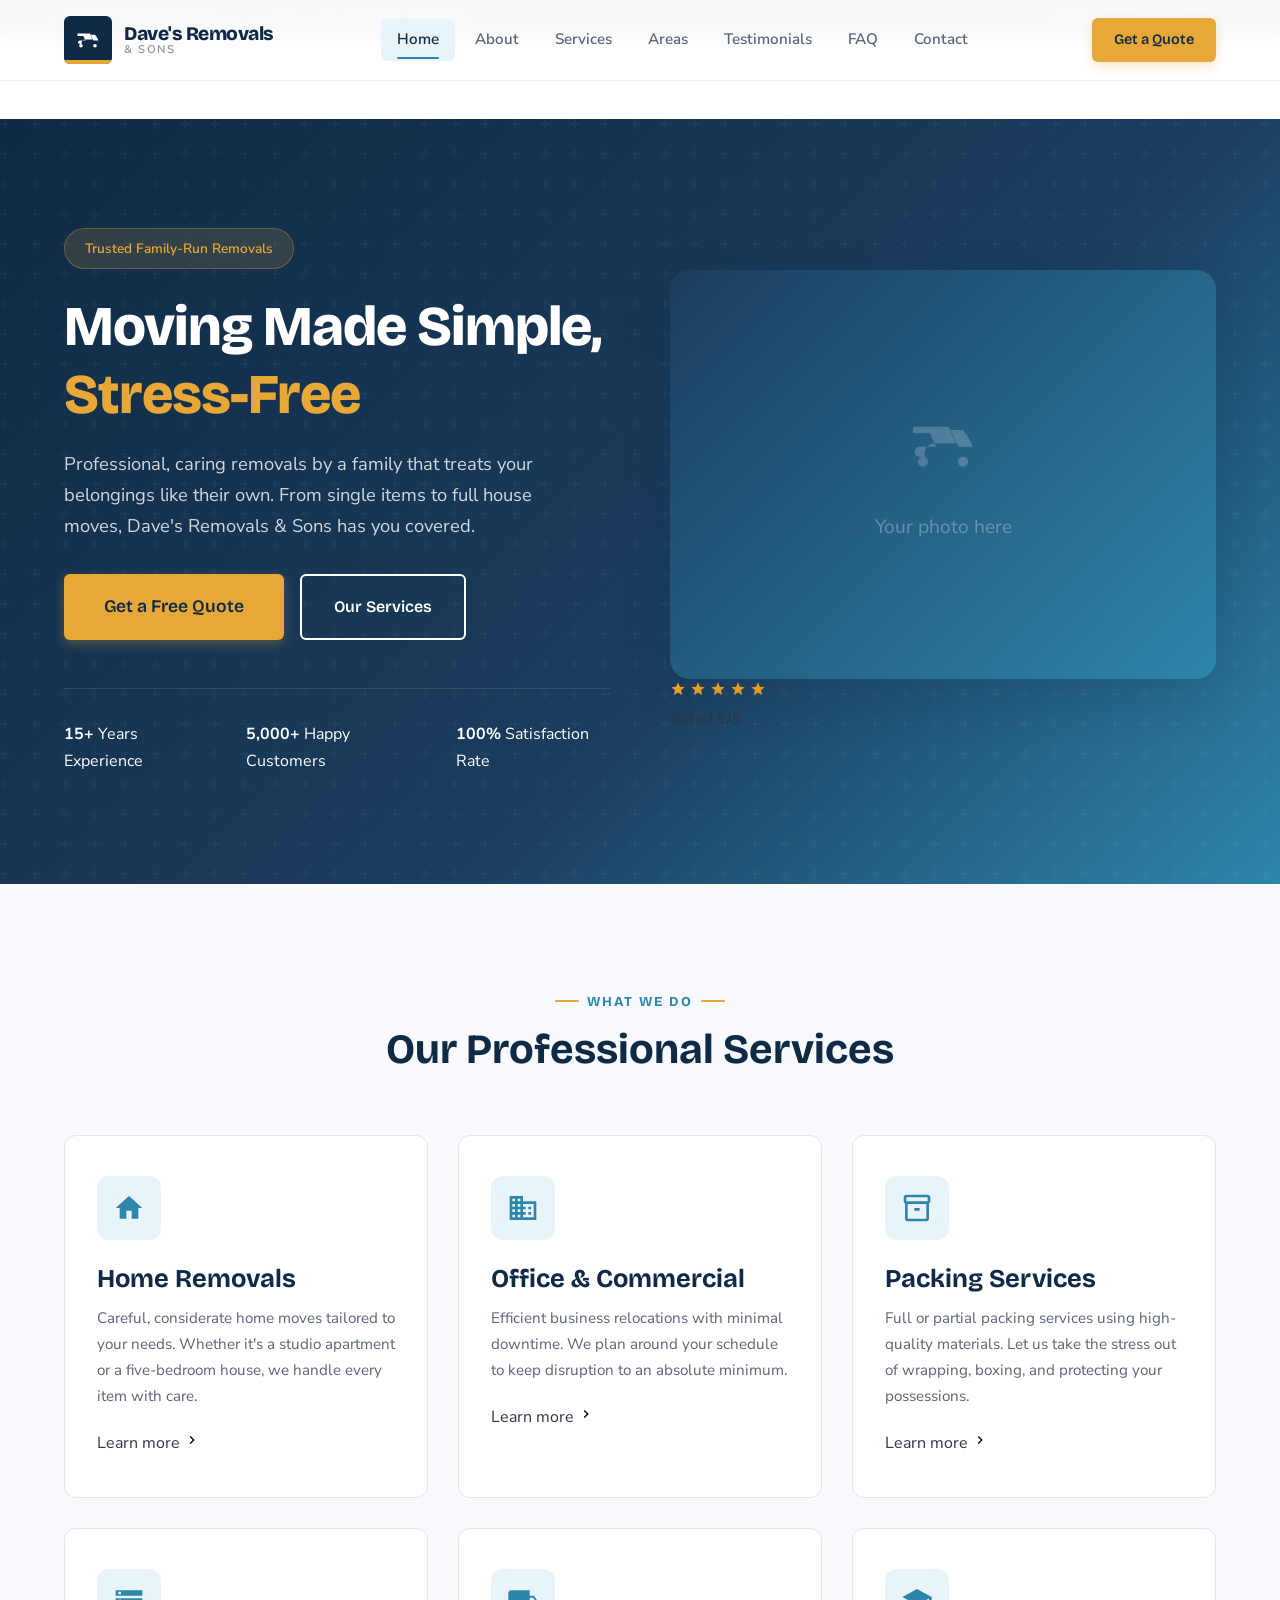
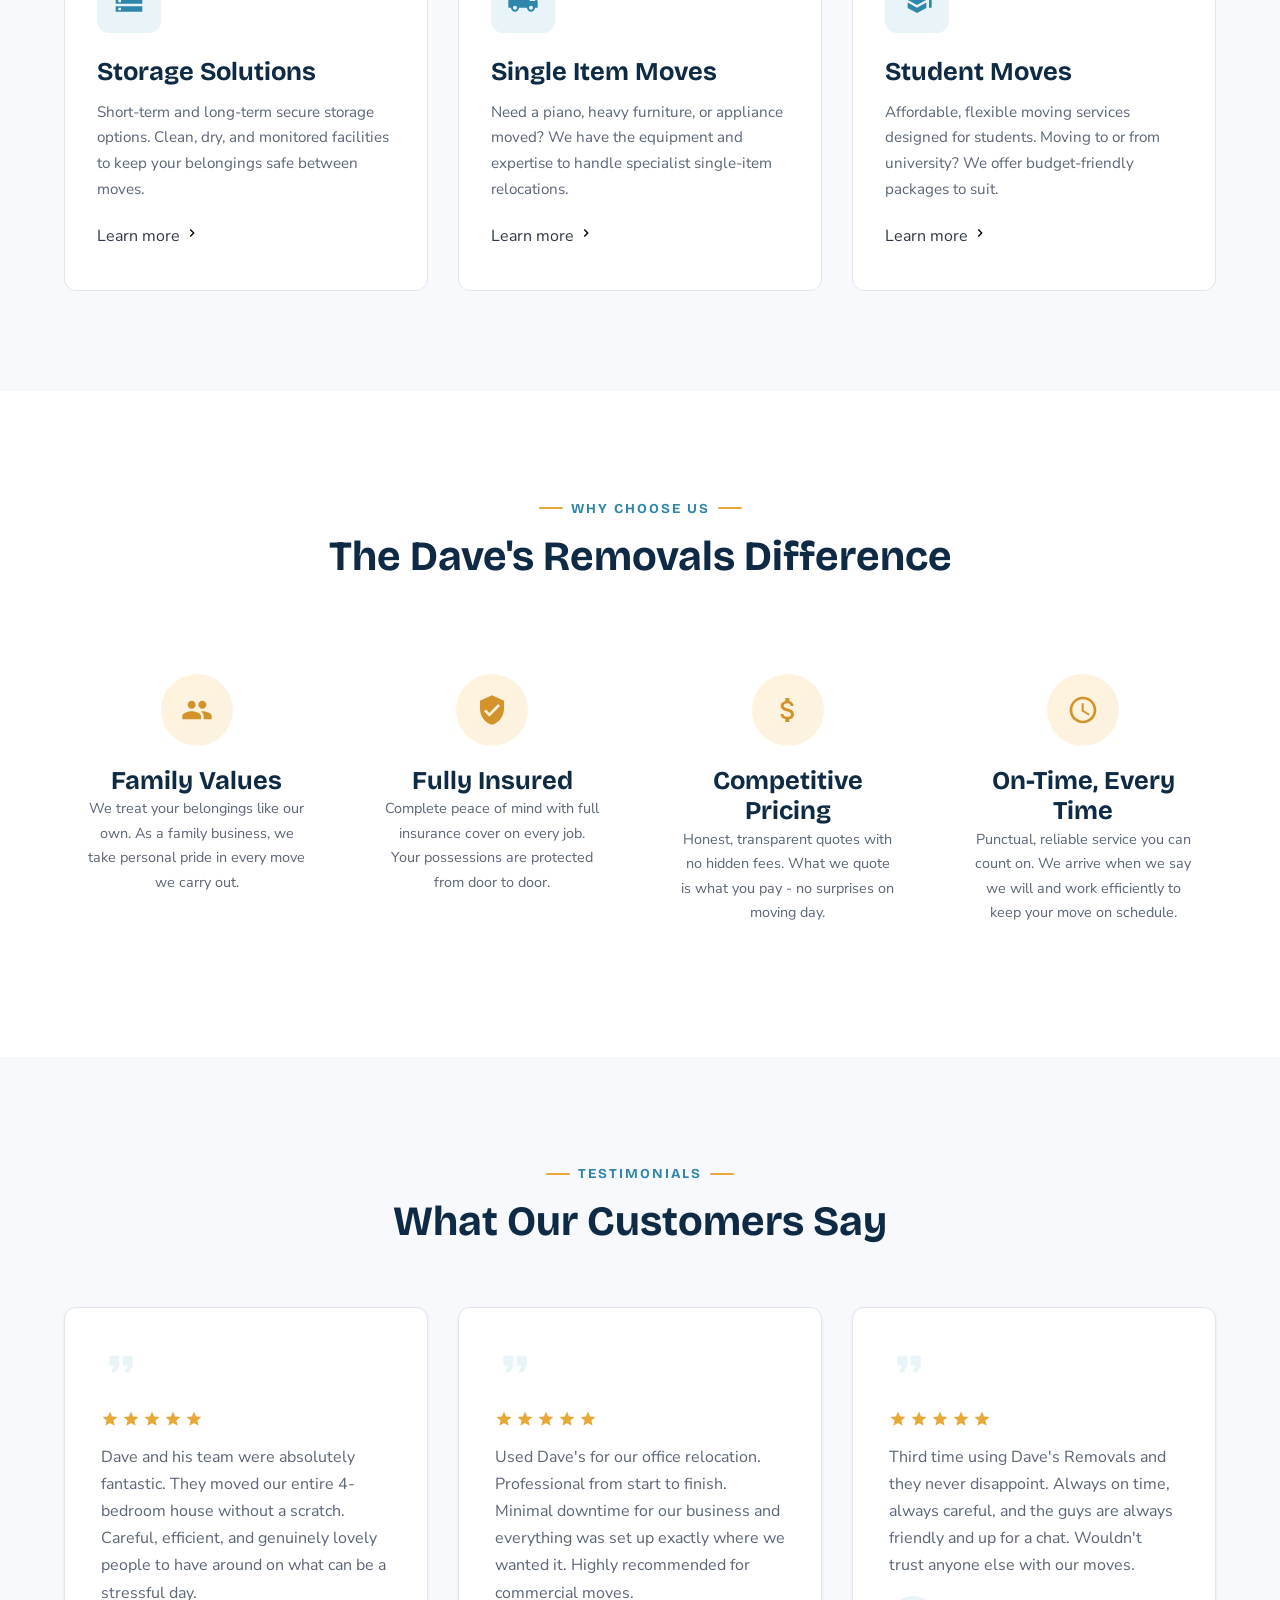
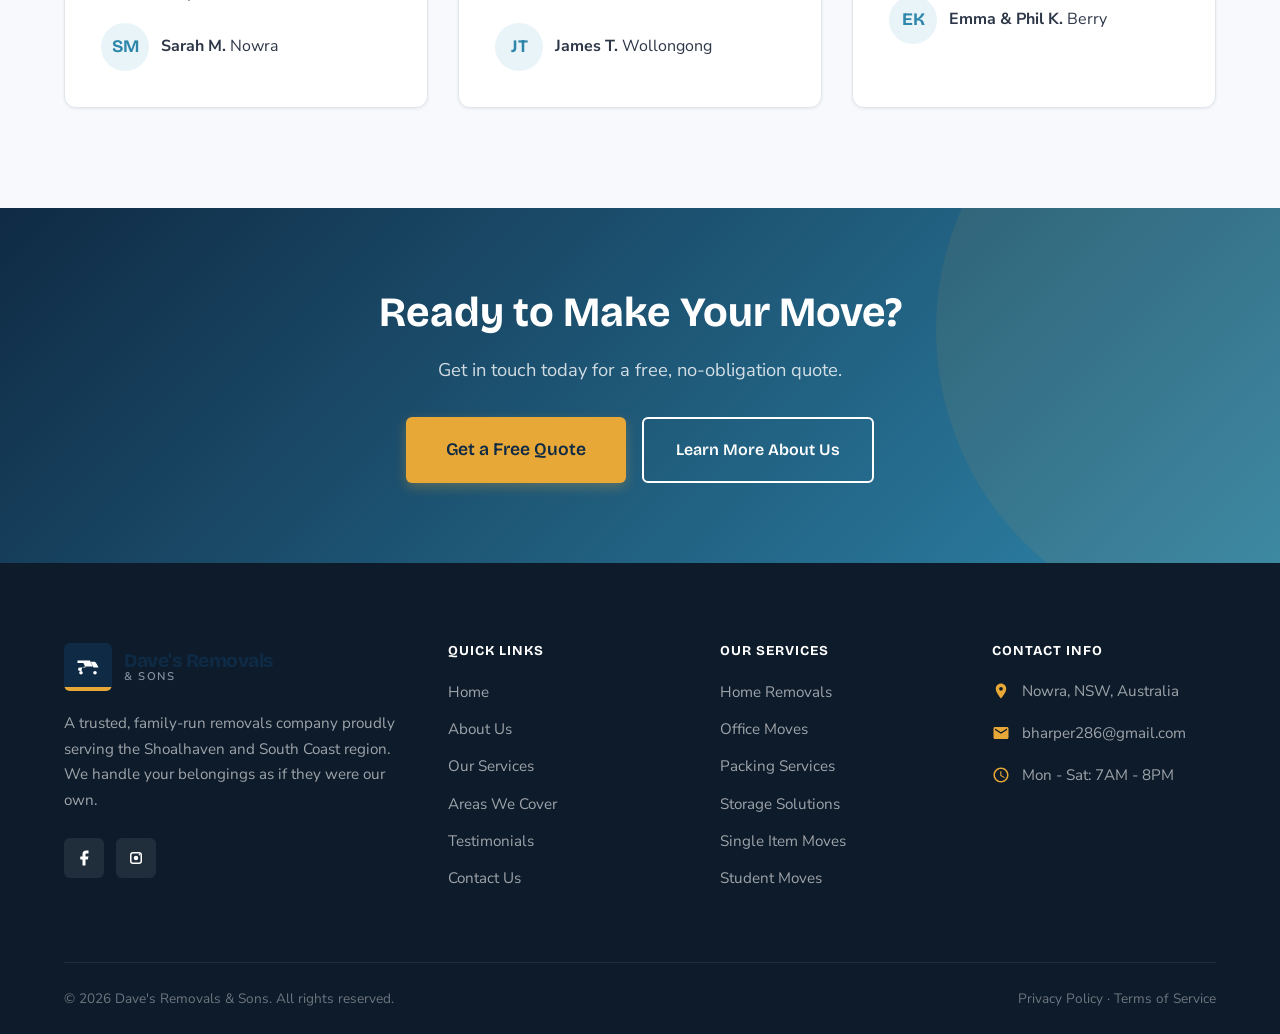
==== commit d1b4e32b: "Update to Nowra NSW Australia location, add SEO schema markup across all pages" ====
--- a/index.html
+++ b/index.html
@@ -3,9 +3,36 @@
 <head>
     <meta charset="UTF-8">
     <meta name="viewport" content="width=device-width, initial-scale=1.0">
-    <meta name="description" content="Dave's Removals & Sons - Professional, family-run removals and moving services. Home removals, office relocations, packing, storage and more.">
-    <title>Dave's Removals & Sons - Professional Family-Run Moving Services</title>
+    <meta name="description" content="Dave's Removals & Sons - Professional, family-run removals and moving services in Nowra, Shoalhaven & South Coast NSW. Home removals, office relocations, packing, storage and more.">
+    <title>Dave's Removals & Sons - Nowra Removalists | South Coast NSW Moving Services</title>
     <link rel="stylesheet" href="css/style.css">
+    <script type="application/ld+json">
+    {
+        "@context": "https://schema.org",
+        "@type": "MovingCompany",
+        "name": "Dave's Removals & Sons",
+        "description": "Professional, family-run removals and moving services in Nowra, Shoalhaven and the South Coast of NSW. Home removals, office relocations, packing, storage and more.",
+        "email": "bharper286@gmail.com",
+        "areaServed": [
+            "Nowra",
+            "Shoalhaven",
+            "South Coast NSW"
+        ],
+        "address": {
+            "@type": "PostalAddress",
+            "addressLocality": "Nowra",
+            "addressRegion": "NSW",
+            "postalCode": "2541",
+            "addressCountry": "AU"
+        },
+        "openingHoursSpecification": {
+            "@type": "OpeningHoursSpecification",
+            "dayOfWeek": ["Monday", "Tuesday", "Wednesday", "Thursday", "Friday", "Saturday"],
+            "opens": "07:00",
+            "closes": "20:00"
+        }
+    }
+    </script>
 </head>
 <body data-page="Home">
 
@@ -75,7 +102,7 @@
                             <svg viewBox="0 0 24 24" width="32" height="32"><path d="M10 20v-6h4v6h5v-8h3L12 3 2 12h3v8z"/></svg>
                         </div>
                         <h3>Home Removals</h3>
-                        <p>Careful, considerate home moves tailored to your needs. Whether it's a studio flat or a five-bedroom house, we handle every item with care.</p>
+                        <p>Careful, considerate home moves tailored to your needs. Whether it's a studio apartment or a five-bedroom house, we handle every item with care.</p>
                         <a href="services.html" class="service-link">Learn more <svg viewBox="0 0 24 24" width="16" height="16"><path d="M8.59 16.59L13.17 12 8.59 7.41 10 6l6 6-6 6-1.41-1.41z"/></svg></a>
                     </div>
                     <!-- Office & Commercial -->
@@ -196,7 +223,7 @@
                             <div class="testimonial-avatar">SM</div>
                             <div class="testimonial-info">
                                 <strong>Sarah M.</strong>
-                                <span>Birmingham</span>
+                                <span>Nowra</span>
                             </div>
                         </div>
                     </div>
@@ -217,7 +244,7 @@
                             <div class="testimonial-avatar">JT</div>
                             <div class="testimonial-info">
                                 <strong>James T.</strong>
-                                <span>Manchester</span>
+                                <span>Wollongong</span>
                             </div>
                         </div>
                     </div>
@@ -233,12 +260,12 @@
                             <svg viewBox="0 0 24 24" width="16" height="16"><path d="M12 17.27L18.18 21l-1.64-7.03L22 9.24l-7.19-.61L12 2 9.19 8.63 2 9.24l5.46 4.73L5.82 21z"/></svg>
                             <svg viewBox="0 0 24 24" width="16" height="16"><path d="M12 17.27L18.18 21l-1.64-7.03L22 9.24l-7.19-.61L12 2 9.19 8.63 2 9.24l5.46 4.73L5.82 21z"/></svg>
                         </div>
-                        <p class="testimonial-text">Third time using Dave's Removals and they never disappoint. Always on time, always careful, and the lads are always up for a cuppa and a laugh. Wouldn't trust anyone else with our moves.</p>
+                        <p class="testimonial-text">Third time using Dave's Removals and they never disappoint. Always on time, always careful, and the guys are always friendly and up for a chat. Wouldn't trust anyone else with our moves.</p>
                         <div class="testimonial-author">
                             <div class="testimonial-avatar">EK</div>
                             <div class="testimonial-info">
                                 <strong>Emma & Phil K.</strong>
-                                <span>Leeds</span>
+                                <span>Berry</span>
                             </div>
                         </div>
                     </div>
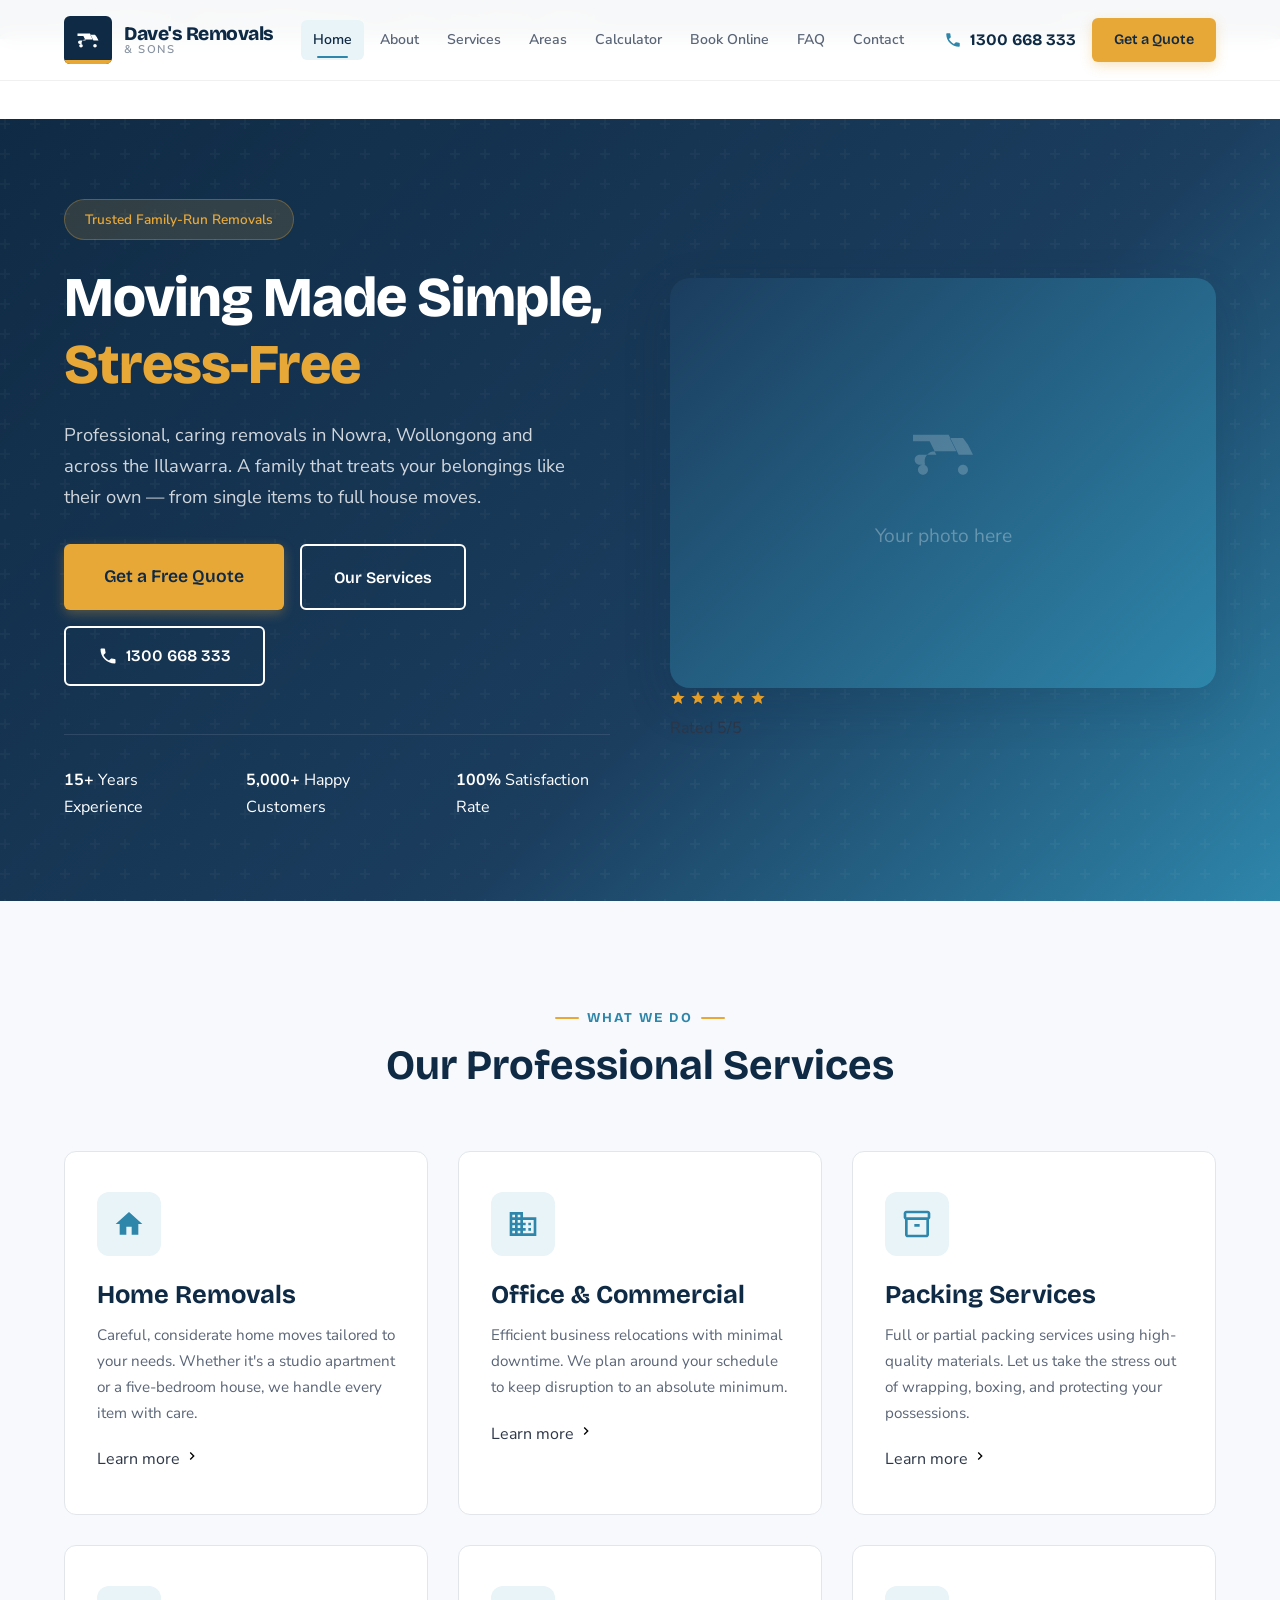
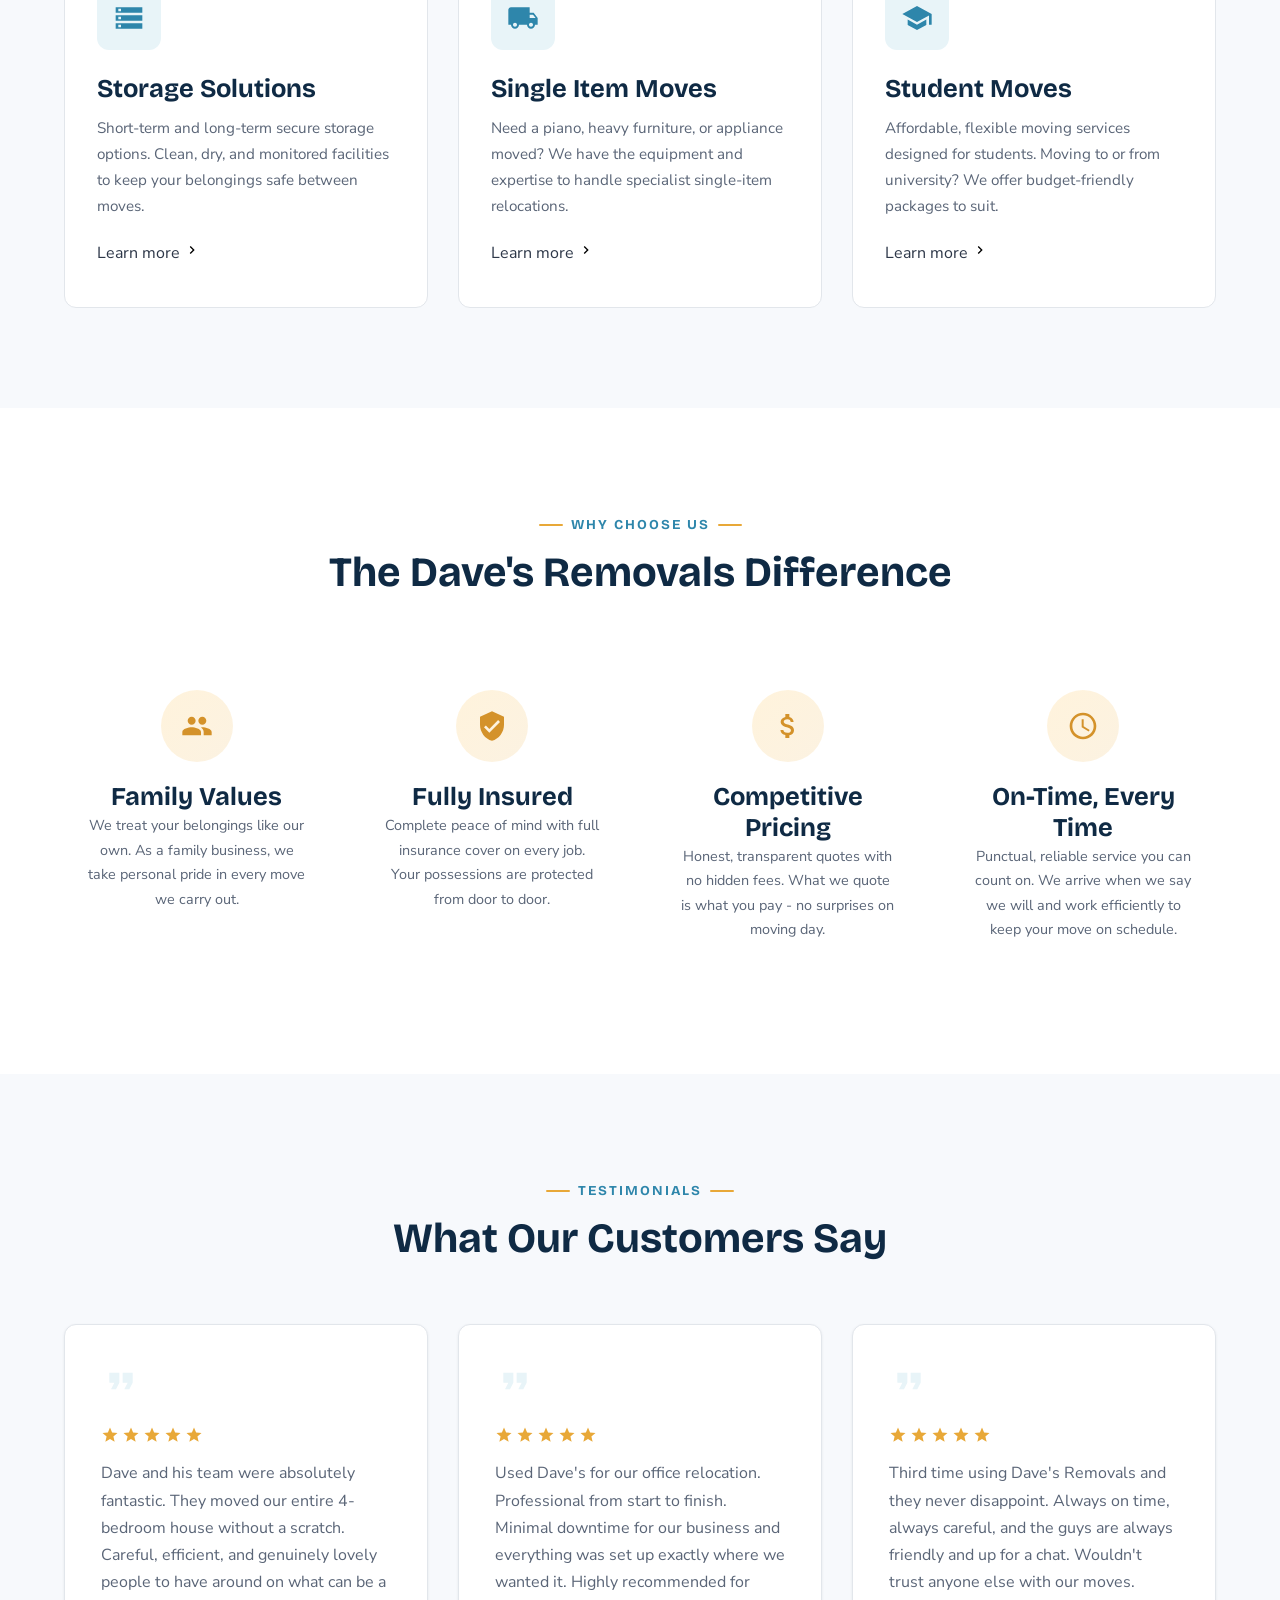
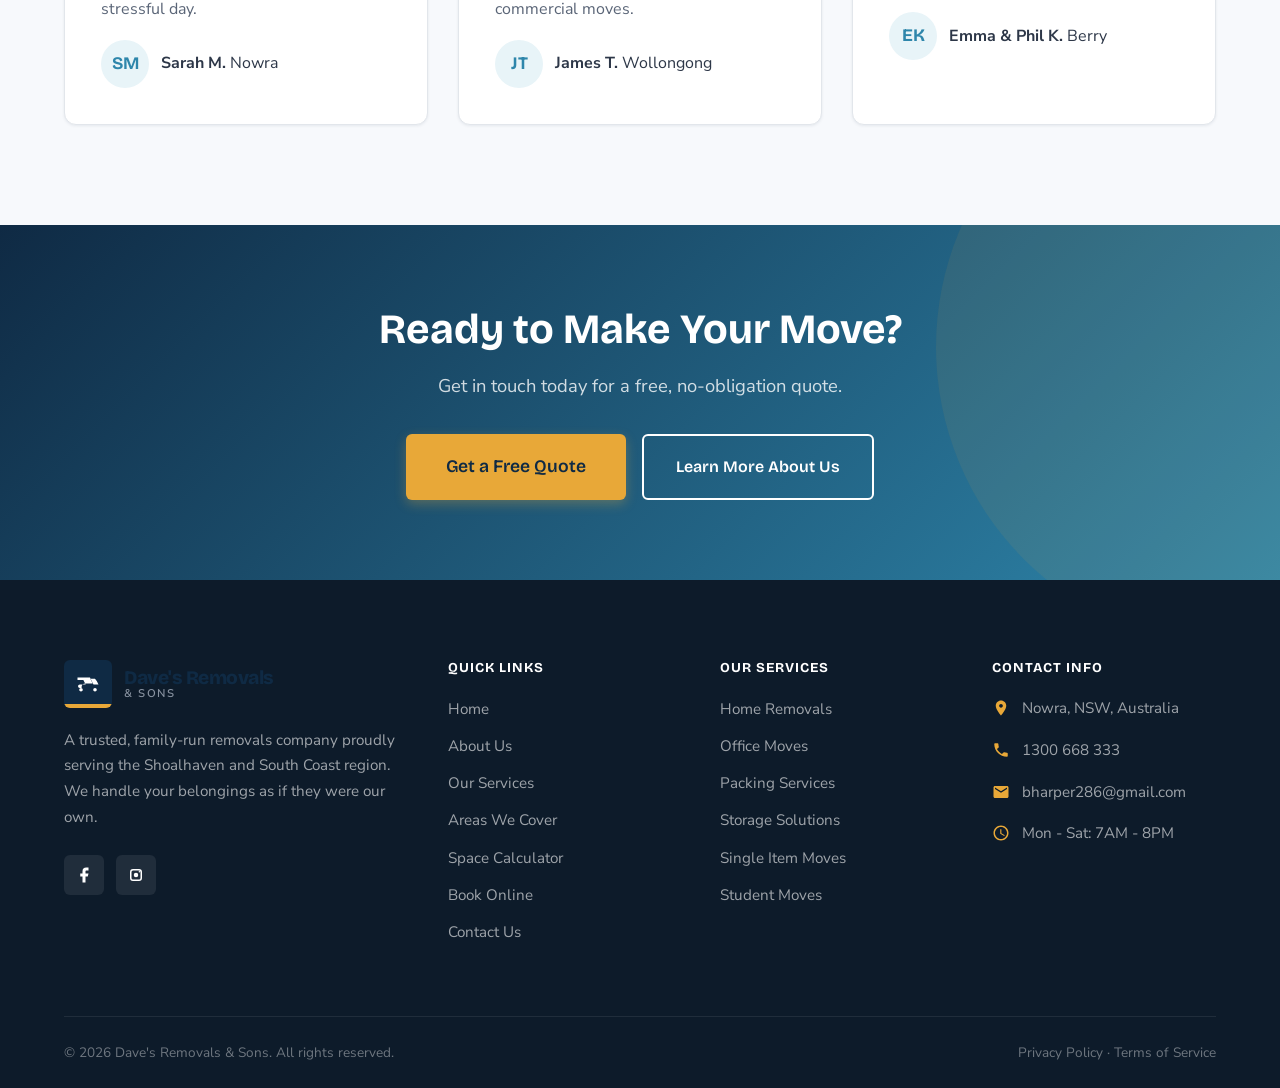
==== commit 969a0408: "Add phone 1300 668 333, space calculator, booking page, logo, SEO keywords for Nowra/Wollongong/Illa" ====
--- a/index.html
+++ b/index.html
@@ -3,8 +3,8 @@
 <head>
     <meta charset="UTF-8">
     <meta name="viewport" content="width=device-width, initial-scale=1.0">
-    <meta name="description" content="Dave's Removals & Sons - Professional, family-run removals and moving services in Nowra, Shoalhaven & South Coast NSW. Home removals, office relocations, packing, storage and more.">
-    <title>Dave's Removals & Sons - Nowra Removalists | South Coast NSW Moving Services</title>
+    <meta name="description" content="Dave's Removals & Sons - Professional furniture removals in Nowra, Wollongong and the Illawarra. Family-run removalists serving Shoalhaven & South Coast NSW. Home moves, office relocations, packing and storage.">
+    <title>Dave's Removals & Sons - Removals Nowra & Wollongong | Illawarra & South Coast NSW</title>
     <link rel="stylesheet" href="css/style.css">
     <script type="application/ld+json">
     {
@@ -13,8 +13,11 @@
         "name": "Dave's Removals & Sons",
         "description": "Professional, family-run removals and moving services in Nowra, Shoalhaven and the South Coast of NSW. Home removals, office relocations, packing, storage and more.",
         "email": "bharper286@gmail.com",
+        "telephone": "1300 668 333",
         "areaServed": [
             "Nowra",
+            "Wollongong",
+            "Illawarra",
             "Shoalhaven",
             "South Coast NSW"
         ],
@@ -46,10 +49,14 @@
                     <div class="hero-text">
                         <span class="hero-badge">Trusted Family-Run Removals</span>
                         <h1>Moving Made Simple, <span>Stress-Free</span></h1>
-                        <p class="hero-subtitle">Professional, caring removals by a family that treats your belongings like their own. From single items to full house moves, Dave's Removals & Sons has you covered.</p>
+                        <p class="hero-subtitle">Professional, caring removals in Nowra, Wollongong and across the Illawarra. A family that treats your belongings like their own — from single items to full house moves.</p>
                         <div class="hero-buttons">
                             <a href="contact.html" class="btn btn-primary btn-lg">Get a Free Quote</a>
                             <a href="services.html" class="btn btn-outline-white">Our Services</a>
+                            <a href="tel:1300668333" class="btn btn-outline-white">
+                                <svg style="width:20px;height:20px;fill:currentColor" viewBox="0 0 24 24"><path d="M6.62 10.79c1.44 2.83 3.76 5.14 6.59 6.59l2.2-2.2c.27-.27.67-.36 1.02-.24 1.12.37 2.33.57 3.57.57.55 0 1 .45 1 1V20c0 .55-.45 1-1 1-9.39 0-17-7.61-17-17 0-.55.45-1 1-1h3.5c.55 0 1 .45 1 1 0 1.25.2 2.45.57 3.57.11.35.03.74-.25 1.02l-2.2 2.2z"/></svg>
+                                1300 668 333
+                            </a>
                         </div>
                         <div class="hero-stats">
                             <div class="hero-stat">
--- a/css/style.css
+++ b/css/style.css
@@ -228,8 +228,8 @@
 .nav { display: flex; align-items: center; gap: 4px; }
 
 .nav a {
-  padding: 8px 16px;
-  font-size: 0.95rem;
+  padding: 8px 12px;
+  font-size: 0.88rem;
   font-weight: 600;
   color: var(--gray-600);
   border-radius: var(--radius-sm);
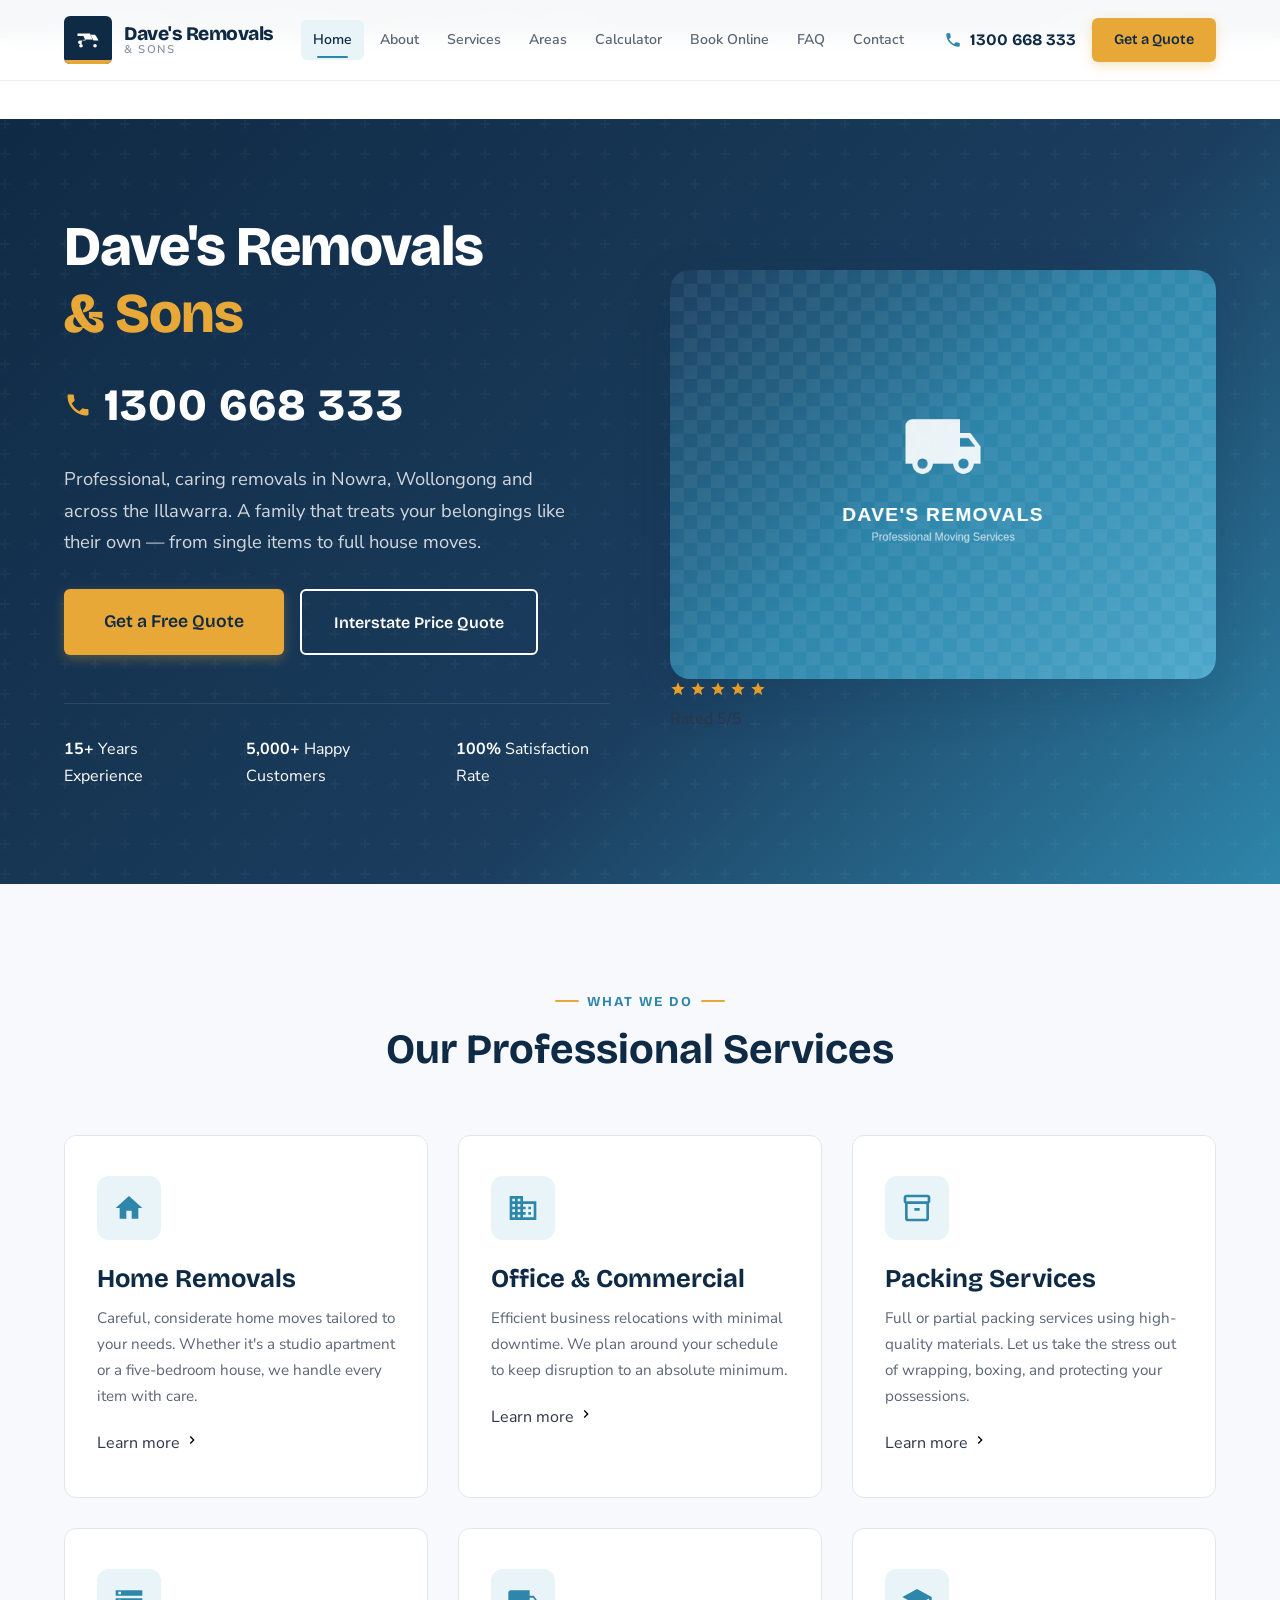
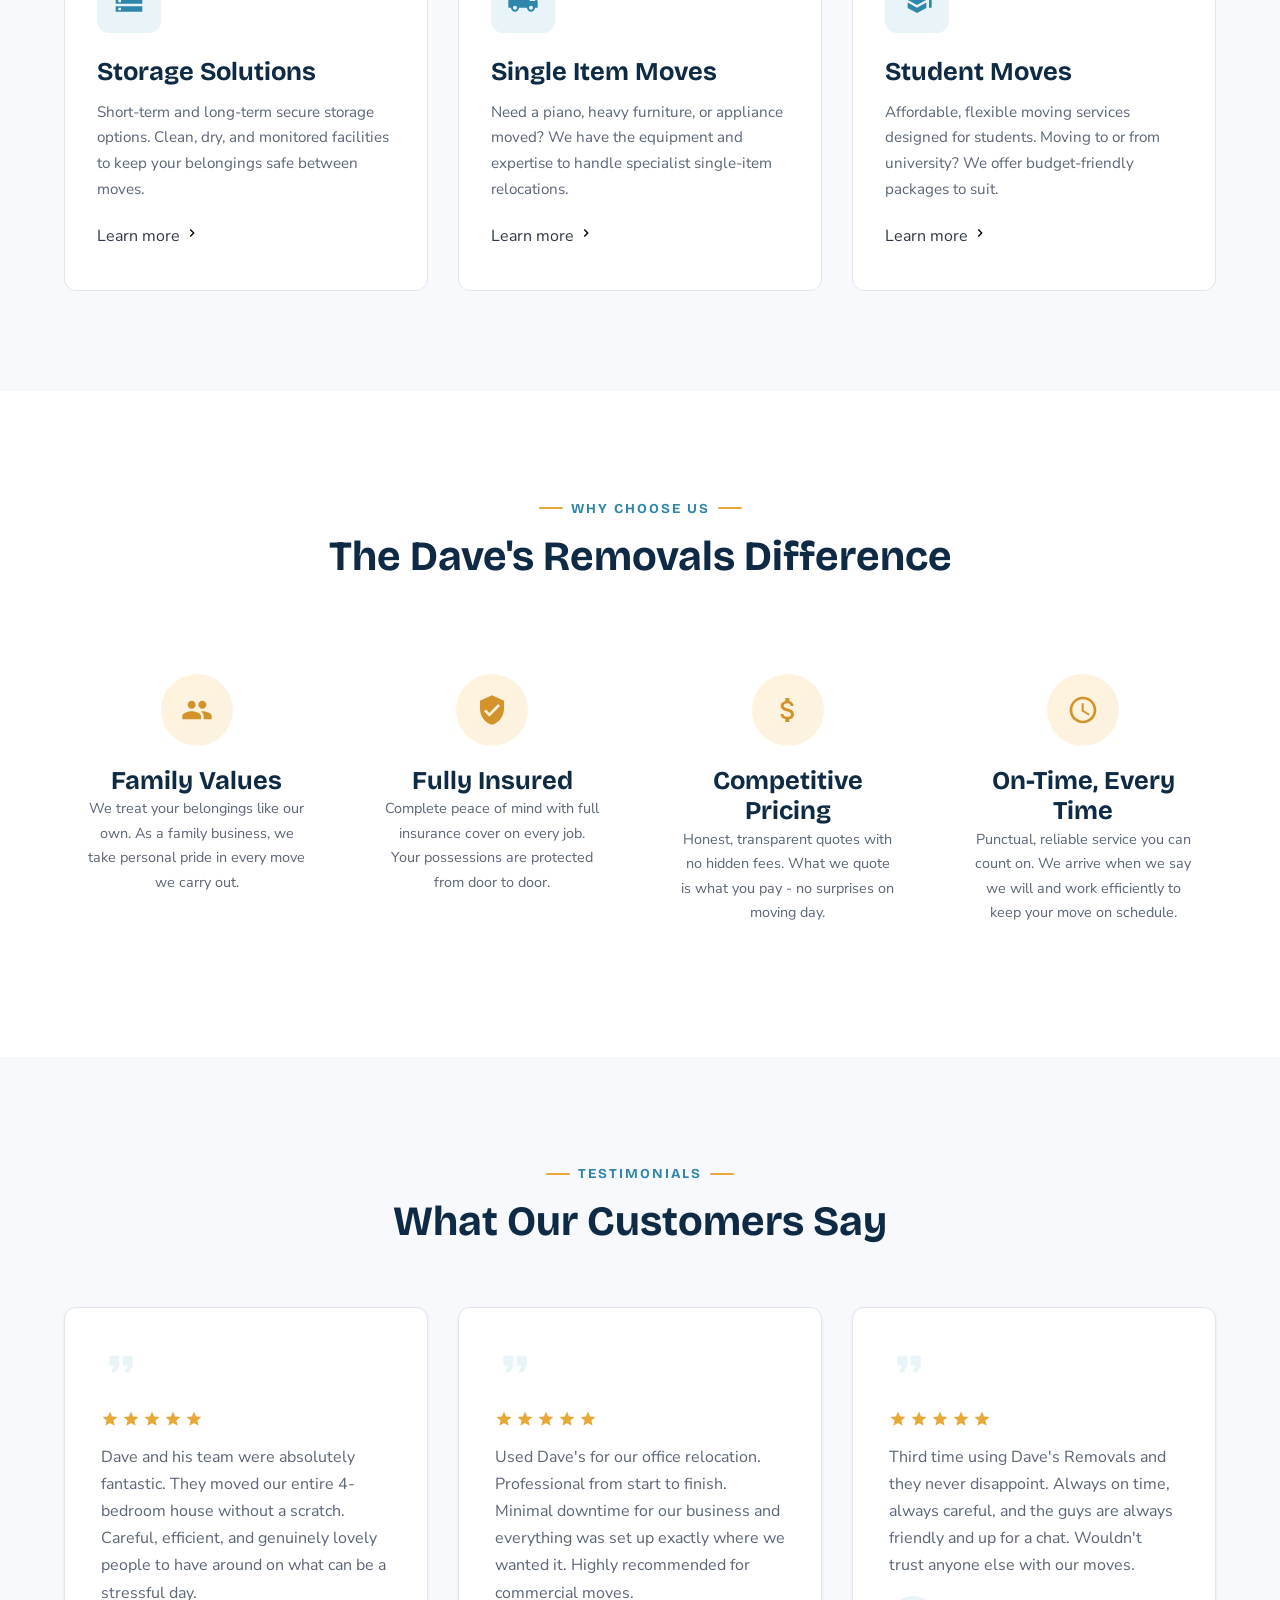
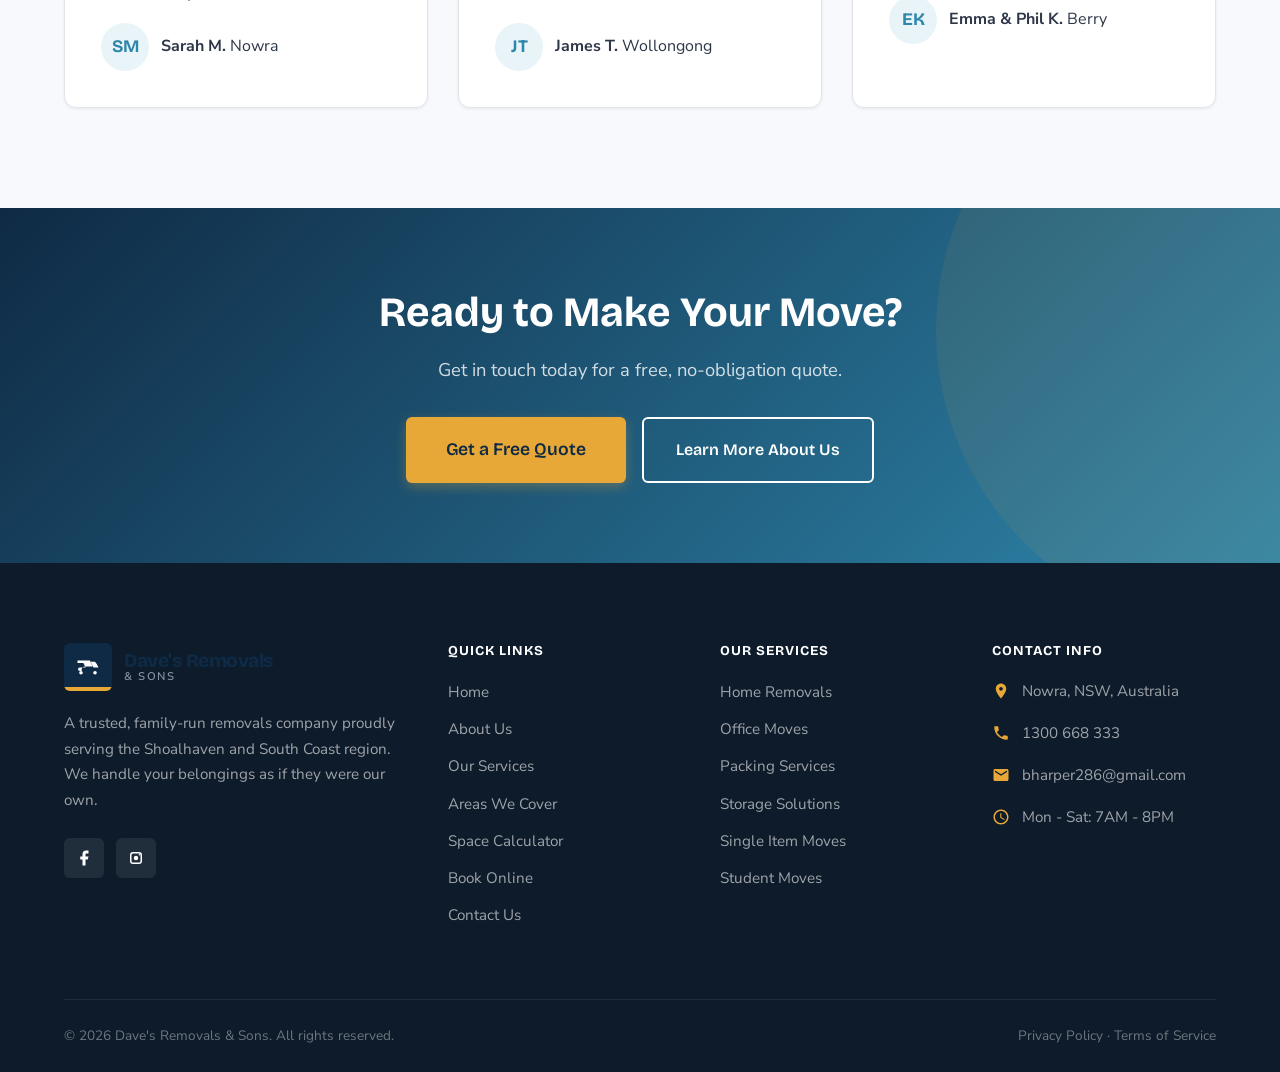
==== commit c7438a81: "Fix mobile menu overlay bug, update hero with big business name + phone, add stock images" ====
--- a/index.html
+++ b/index.html
@@ -47,16 +47,15 @@
             <div class="container">
                 <div class="hero-content">
                     <div class="hero-text">
-                        <span class="hero-badge">Trusted Family-Run Removals</span>
-                        <h1>Moving Made Simple, <span>Stress-Free</span></h1>
+                        <h1>Dave's Removals<br><span>& Sons</span></h1>
+                        <a href="tel:1300668333" class="hero-phone-big">
+                            <svg style="width:28px;height:28px;fill:var(--amber)" viewBox="0 0 24 24"><path d="M6.62 10.79c1.44 2.83 3.76 5.14 6.59 6.59l2.2-2.2c.27-.27.67-.36 1.02-.24 1.12.37 2.33.57 3.57.57.55 0 1 .45 1 1V20c0 .55-.45 1-1 1-9.39 0-17-7.61-17-17 0-.55.45-1 1-1h3.5c.55 0 1 .45 1 1 0 1.25.2 2.45.57 3.57.11.35.03.74-.25 1.02l-2.2 2.2z"/></svg>
+                            1300 668 333
+                        </a>
                         <p class="hero-subtitle">Professional, caring removals in Nowra, Wollongong and across the Illawarra. A family that treats your belongings like their own — from single items to full house moves.</p>
                         <div class="hero-buttons">
                             <a href="contact.html" class="btn btn-primary btn-lg">Get a Free Quote</a>
-                            <a href="services.html" class="btn btn-outline-white">Our Services</a>
-                            <a href="tel:1300668333" class="btn btn-outline-white">
-                                <svg style="width:20px;height:20px;fill:currentColor" viewBox="0 0 24 24"><path d="M6.62 10.79c1.44 2.83 3.76 5.14 6.59 6.59l2.2-2.2c.27-.27.67-.36 1.02-.24 1.12.37 2.33.57 3.57.57.55 0 1 .45 1 1V20c0 .55-.45 1-1 1-9.39 0-17-7.61-17-17 0-.55.45-1 1-1h3.5c.55 0 1 .45 1 1 0 1.25.2 2.45.57 3.57.11.35.03.74-.25 1.02l-2.2 2.2z"/></svg>
-                                1300 668 333
-                            </a>
+                            <a href="calculator.html" class="btn btn-outline-white">Interstate Price Quote</a>
                         </div>
                         <div class="hero-stats">
                             <div class="hero-stat">
@@ -74,11 +73,8 @@
                         </div>
                     </div>
                     <div class="hero-image">
-                        <div class="hero-image-wrapper" style="background: linear-gradient(135deg, #1B3D5E 0%, #2E86AB 100%); display: flex; align-items: center; justify-content: center; color: rgba(255,255,255,0.3); font-size: 1.2rem; text-align: center; padding: 40px;">
-                            <div>
-                                <svg style="width:80px;height:80px;fill:rgba(255,255,255,0.2);margin-bottom:16px;" viewBox="0 0 24 24"><path d="M18 18.5c.83 0 1.5-.67 1.5-1.5s-.67-1.5-1.5-1.5-1.5.67-1.5 1.5.67 1.5 1.5 1.5zM19.5 9.5l1.5 3h-4.3l-3-6H3v2h5l2 4H5c-.83 0-1.5.67-1.5 1.5S4.17 15.5 5 15.5h1.65c-.1-.32-.15-.66-.15-1 0-1.66 1.34-3 3-3h6.5l-2-4h4z M7.5 17c0 .83-.67 1.5-1.5 1.5S4.5 17.83 4.5 17 5.17 15.5 6 15.5s1.5.67 1.5 1.5z"/></svg>
-                                <br>Your photo here
-                            </div>
+                        <div class="hero-image-wrapper">
+                            <img src="img/hero-truck.png" alt="Dave's Removals professional moving truck - Nowra removalists" style="width:100%;height:100%;object-fit:cover;">
                         </div>
                         <div class="hero-rating-badge">
                             <div class="hero-rating-stars">
--- a/css/style.css
+++ b/css/style.css
@@ -431,6 +431,23 @@
 
 .hero-badge svg { width: 16px; height: 16px; fill: var(--amber); }
 
+.hero-phone-big {
+  display: inline-flex;
+  align-items: center;
+  gap: 12px;
+  font-family: var(--font-display);
+  font-weight: 800;
+  font-size: clamp(1.8rem, 4vw, 2.8rem);
+  color: var(--white);
+  margin-bottom: 20px;
+  letter-spacing: 1px;
+  transition: var(--transition);
+}
+
+.hero-phone-big:hover {
+  color: var(--amber);
+}
+
 .hero-text h1 {
   color: var(--white);
   margin-bottom: 20px;
@@ -1449,12 +1466,15 @@
     left: 0;
     right: 0;
     bottom: 0;
-    background: var(--white);
+    width: 100%;
+    height: 100vh;
+    background: #FFFFFF;
     flex-direction: column;
     justify-content: center;
     align-items: center;
     gap: 8px;
-    z-index: 999;
+    z-index: 1000;
+    padding-top: 80px;
   }
 
   .nav.active { display: flex; }
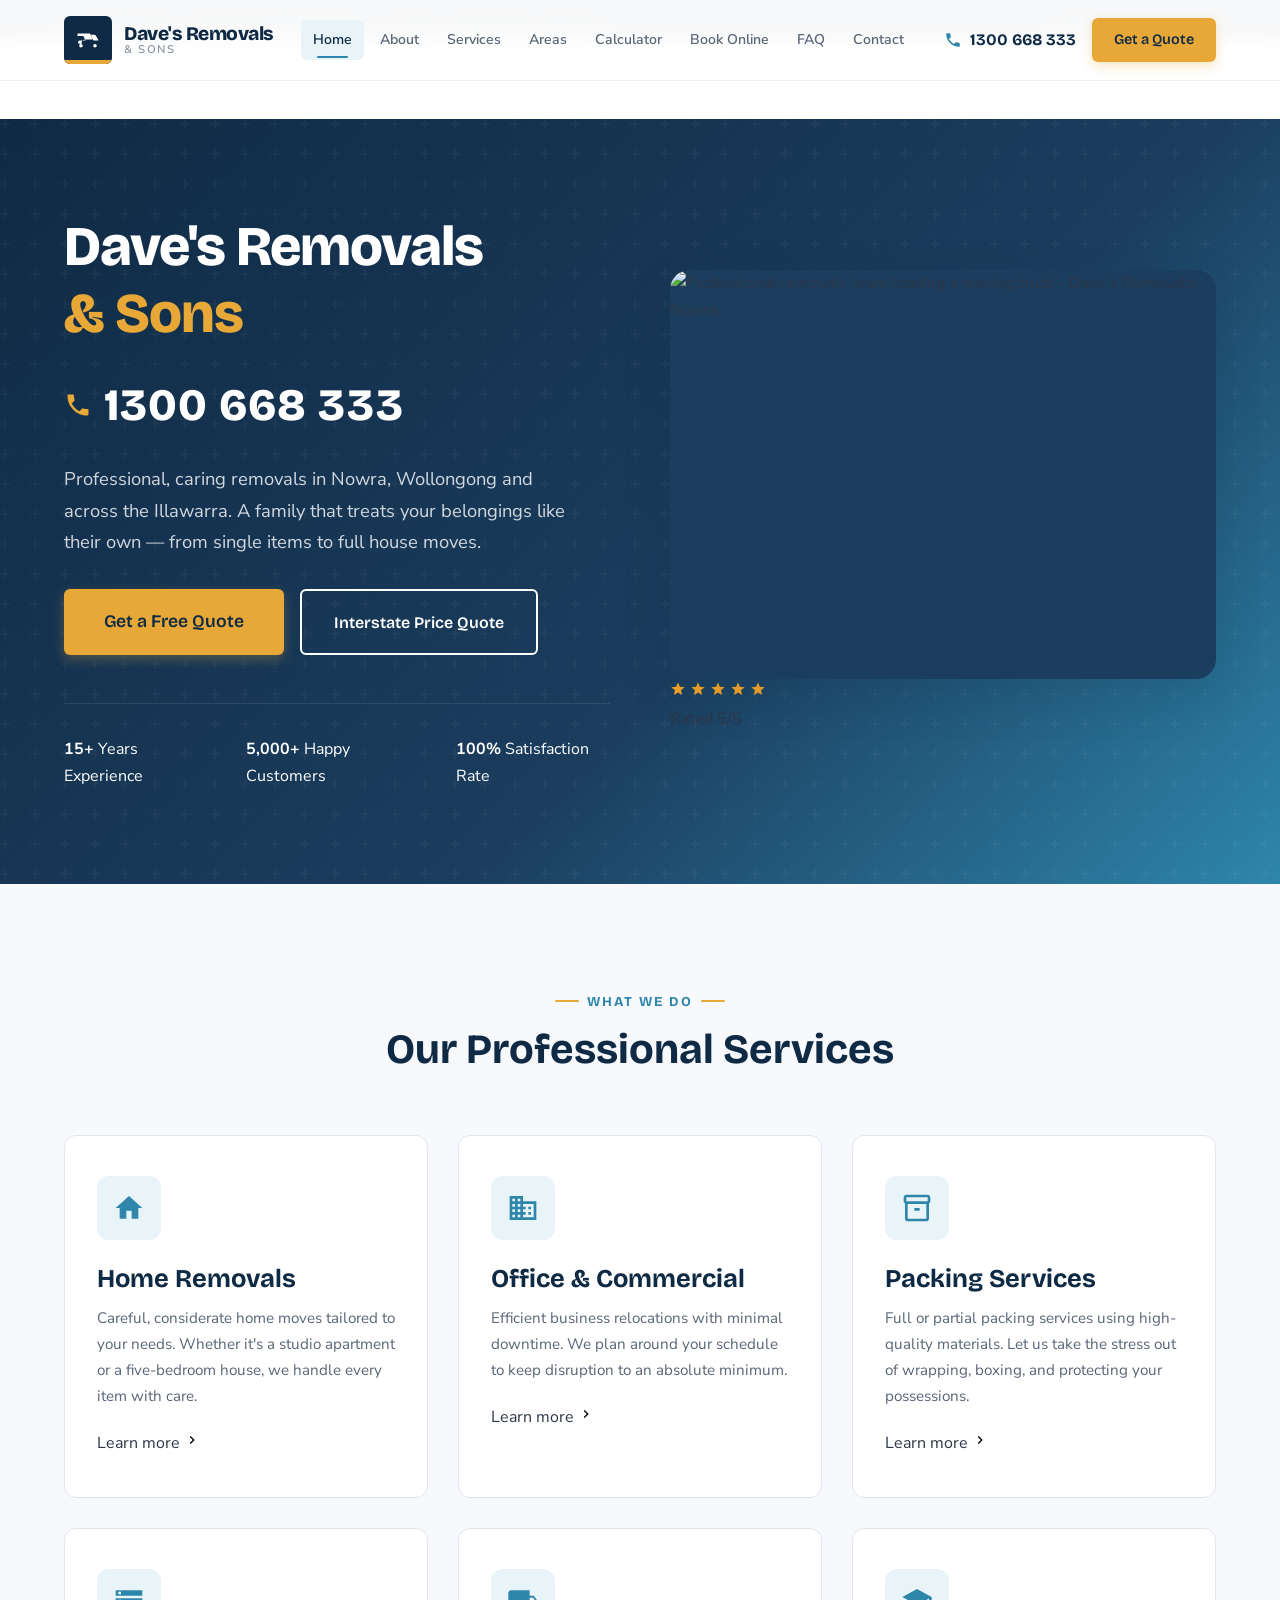
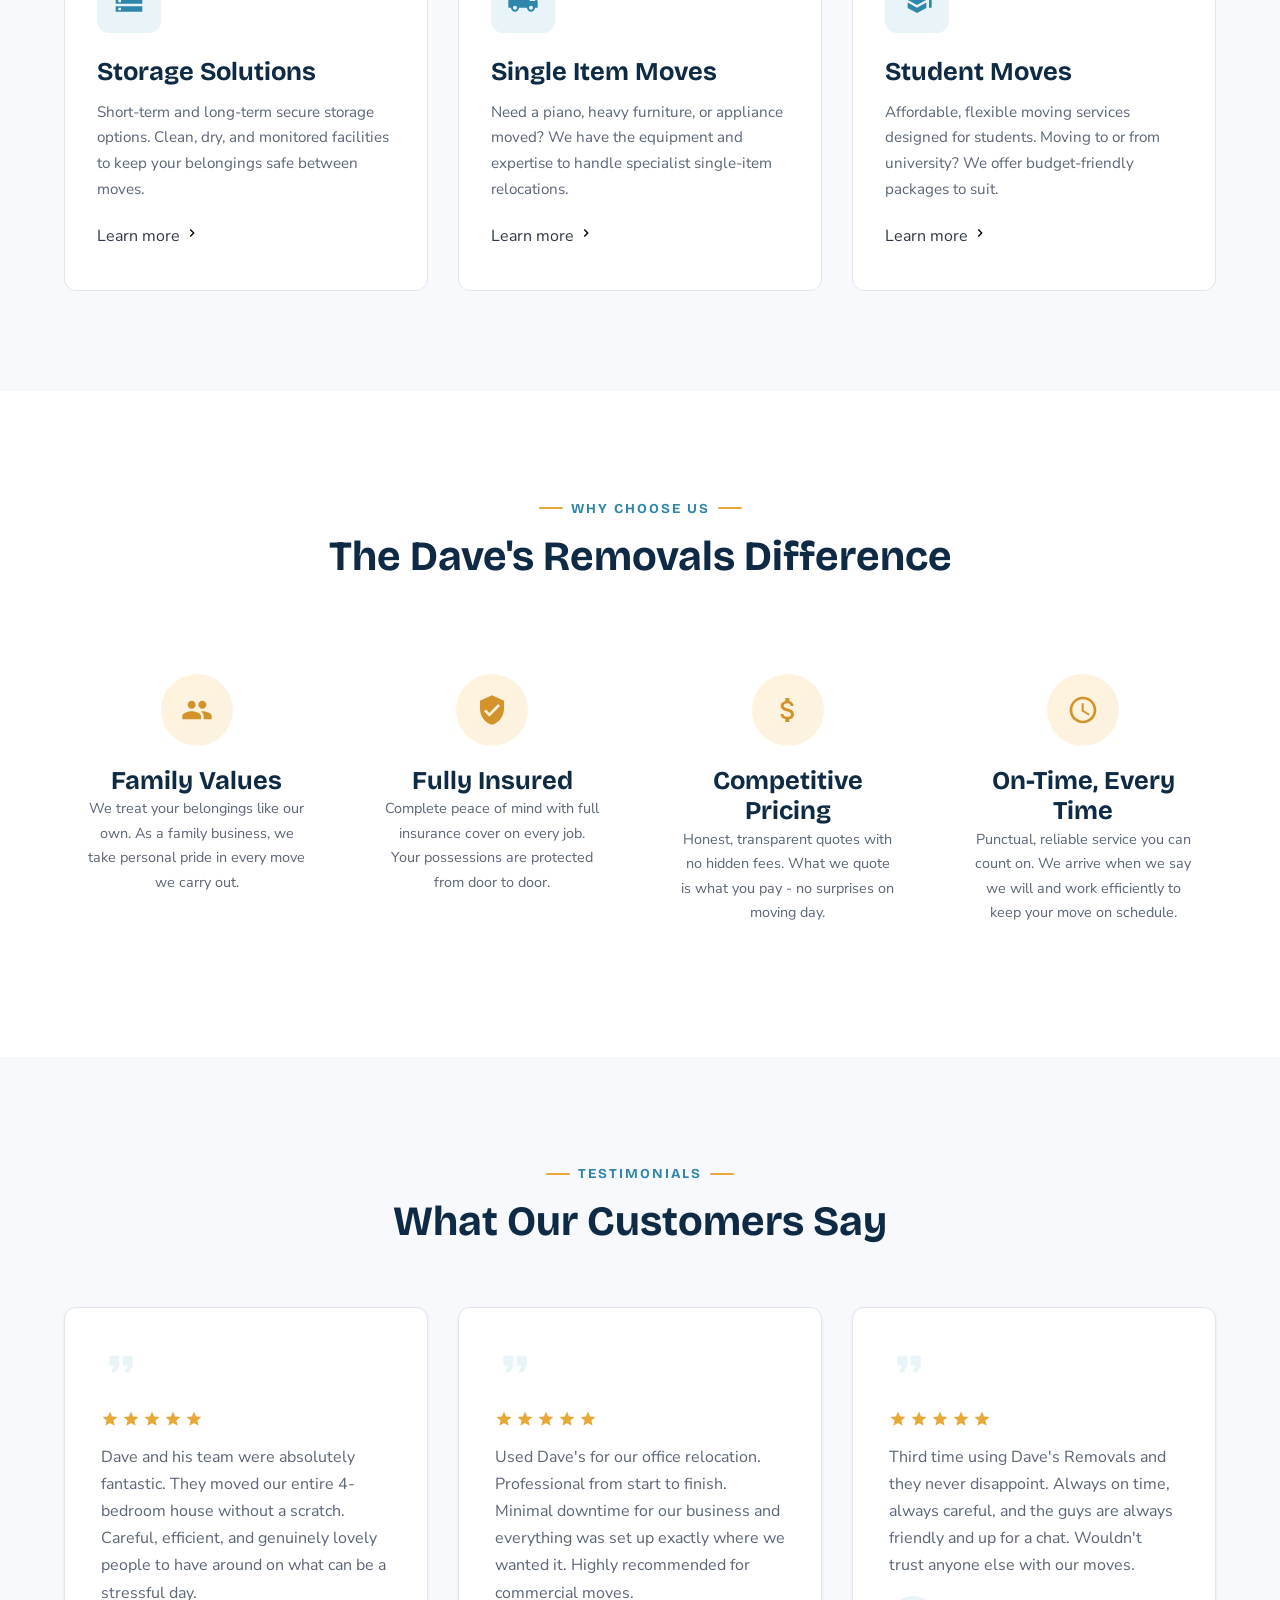
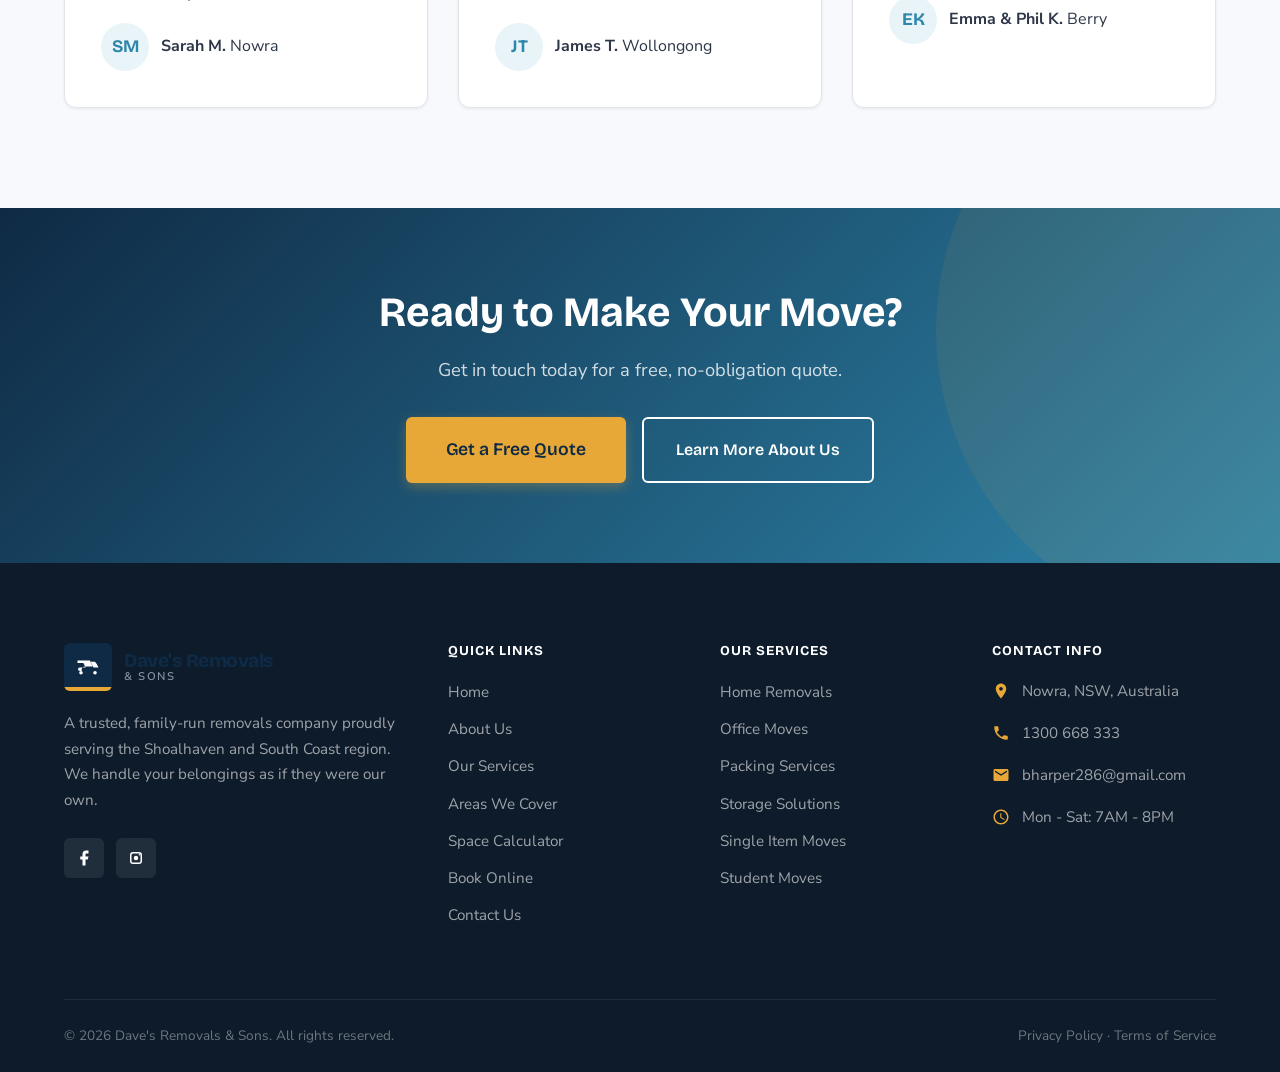
==== commit beee9d53: "Add truck signage logos, replace placeholder images with stock photos" ====
--- a/index.html
+++ b/index.html
@@ -74,7 +74,7 @@
                     </div>
                     <div class="hero-image">
                         <div class="hero-image-wrapper">
-                            <img src="img/hero-truck.png" alt="Dave's Removals professional moving truck - Nowra removalists" style="width:100%;height:100%;object-fit:cover;">
+                            <img src="https://images.unsplash.com/photo-1600518464441-9154a4dea21b?w=800&h=600&fit=crop&q=80" alt="Professional removals team loading a moving truck - Dave's Removals Nowra" style="width:100%;height:100%;object-fit:cover;">
                         </div>
                         <div class="hero-rating-badge">
                             <div class="hero-rating-stars">
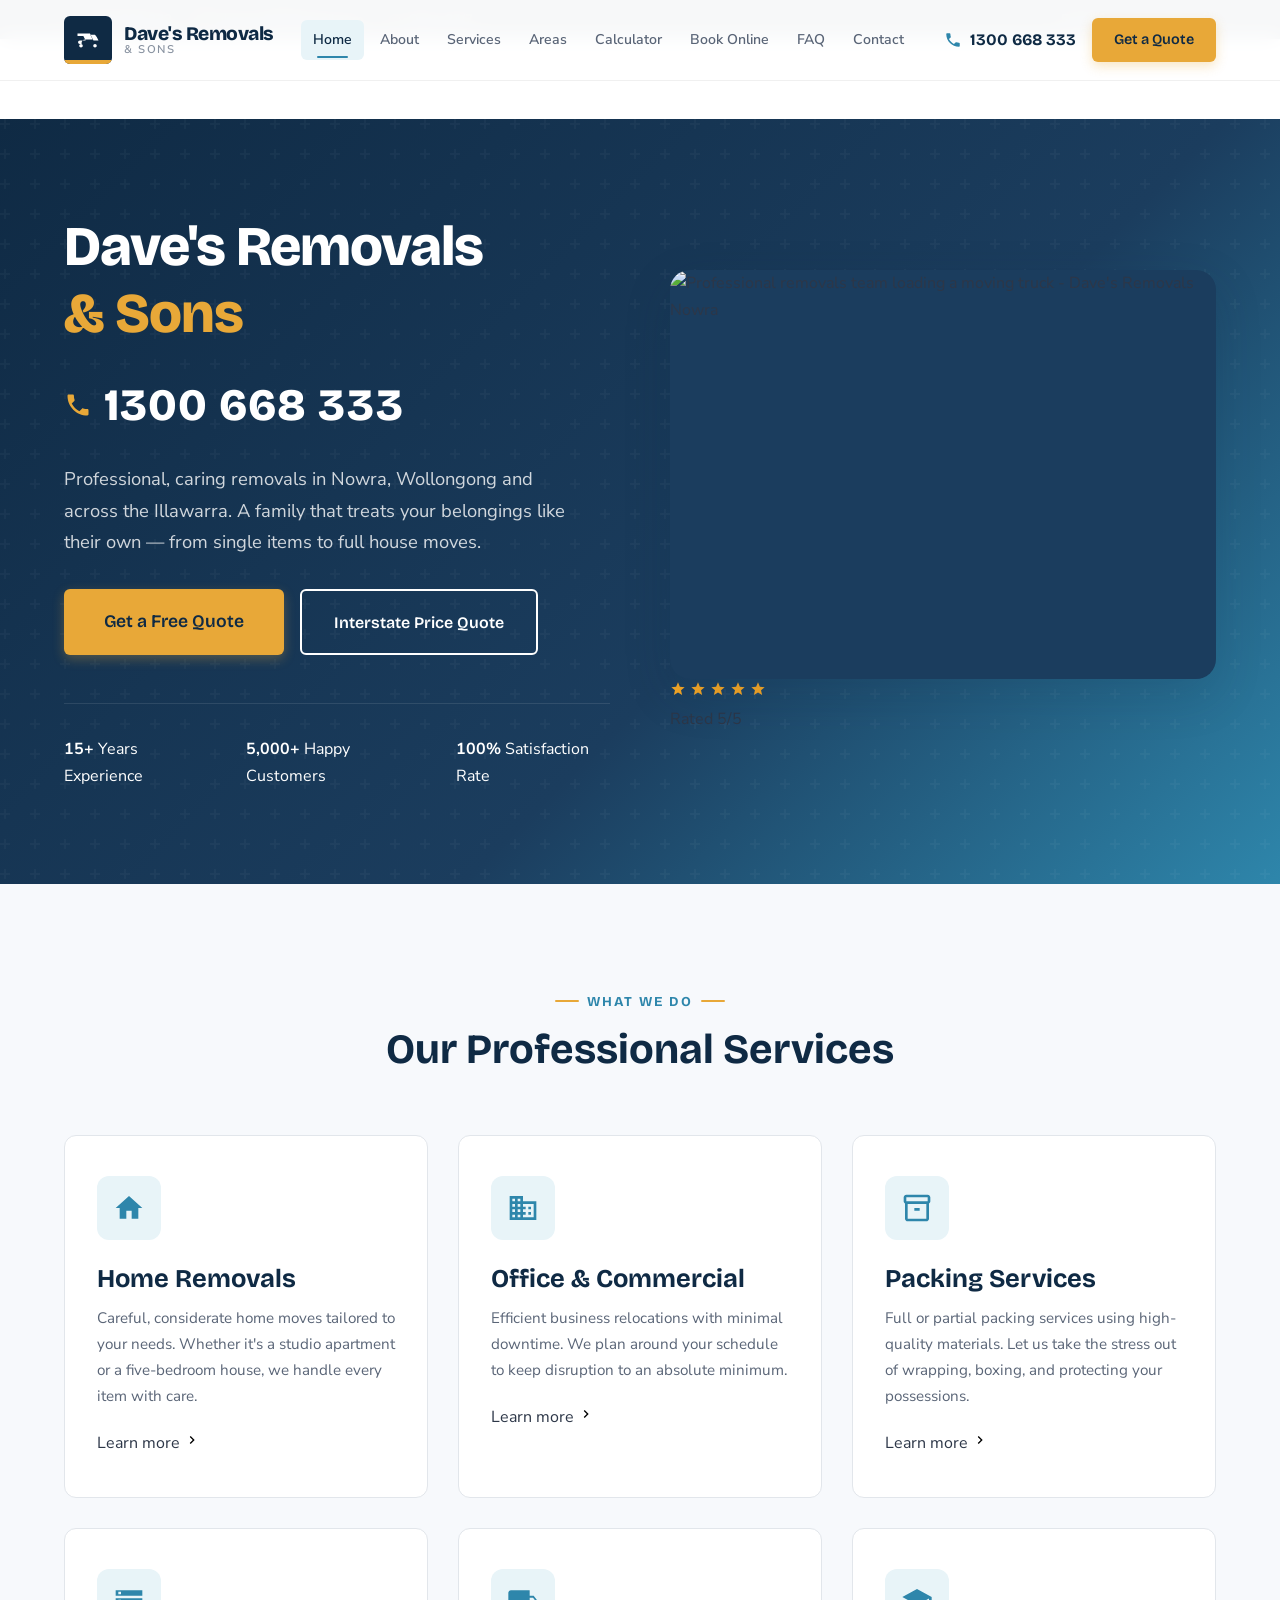
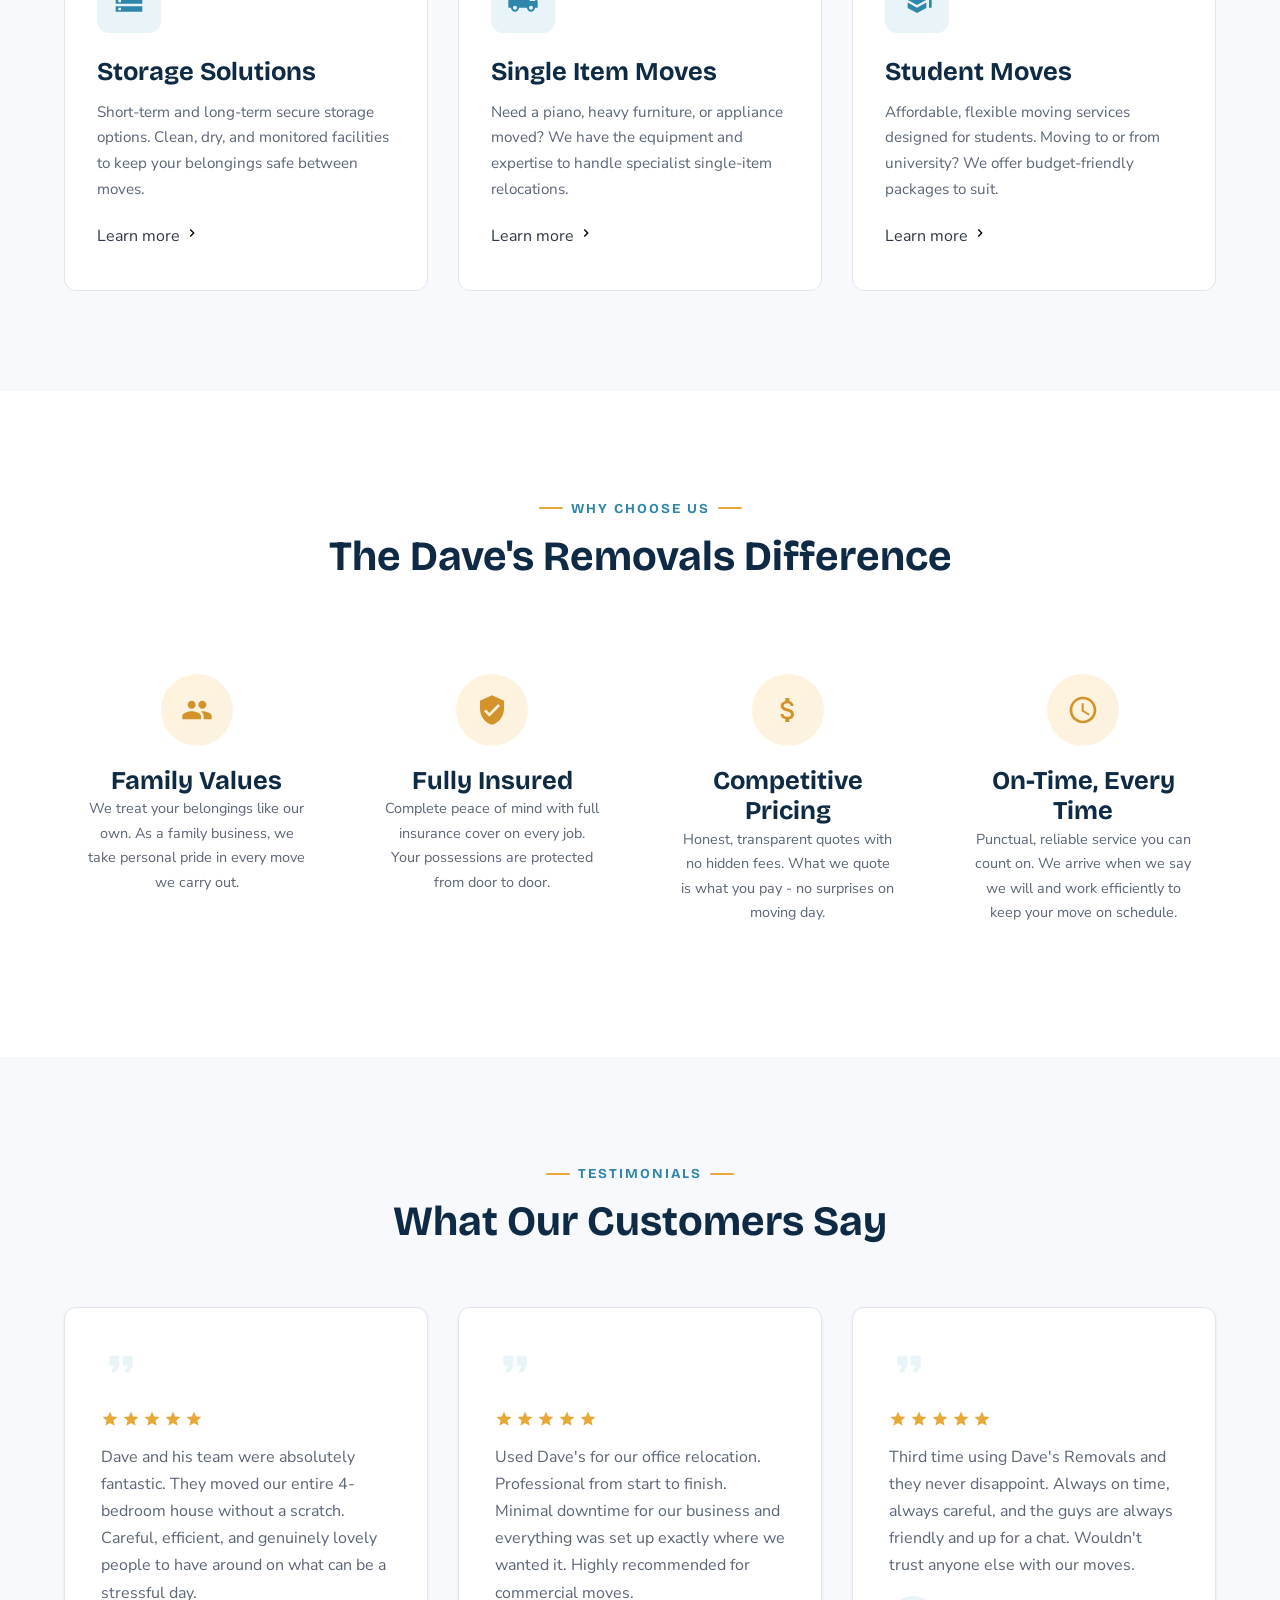
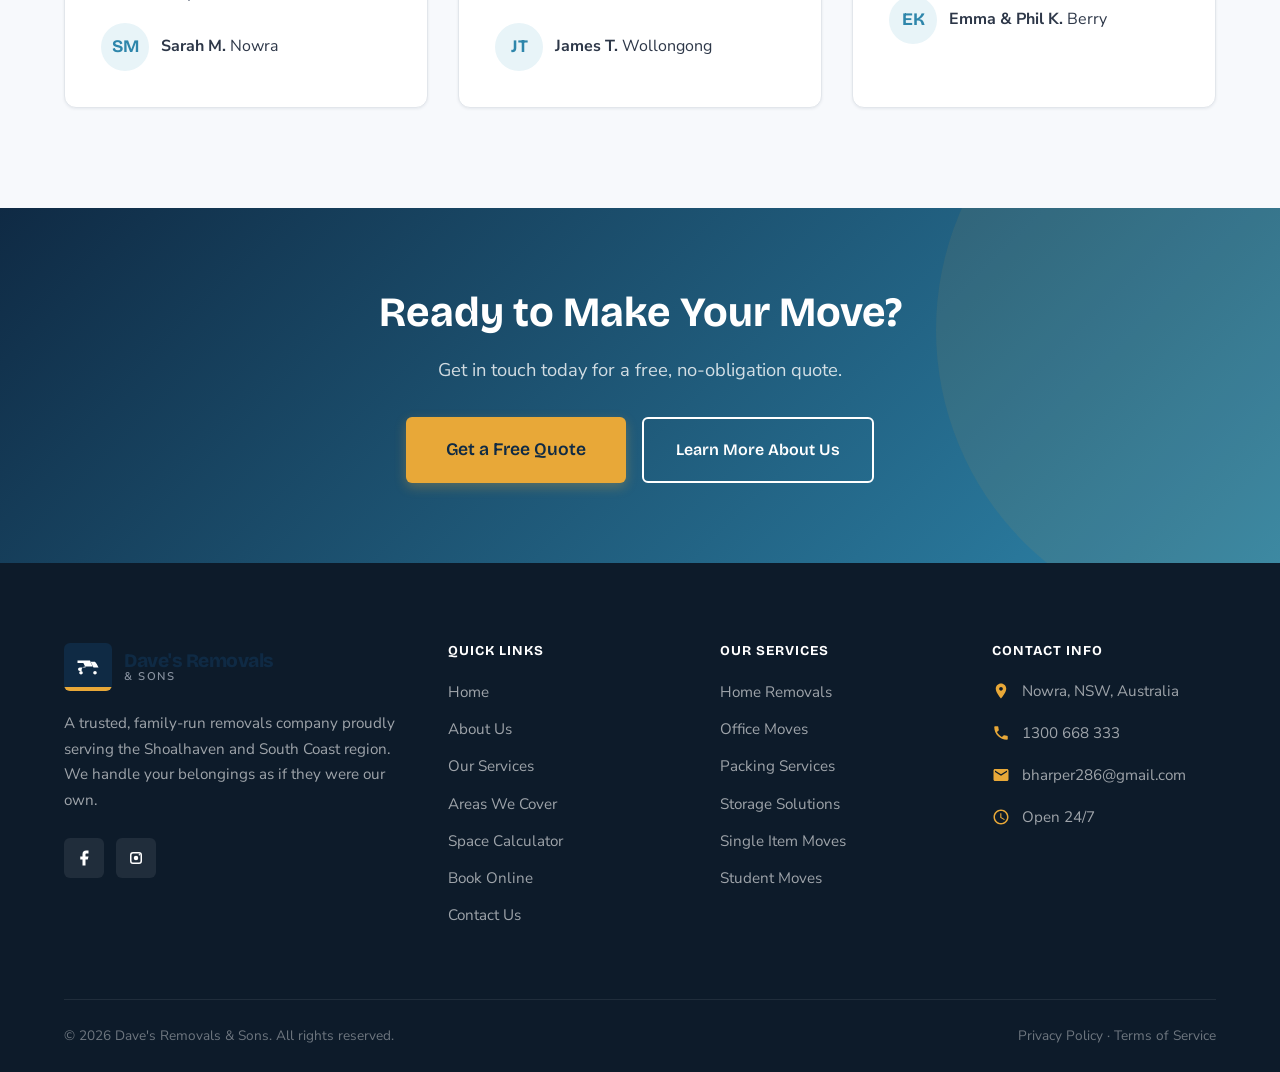
==== commit 01f782c9: "Change all hours to 24/7, clean up contact page hours section, remove last 3 service dropdown option" ====
--- a/index.html
+++ b/index.html
@@ -30,9 +30,9 @@
         },
         "openingHoursSpecification": {
             "@type": "OpeningHoursSpecification",
-            "dayOfWeek": ["Monday", "Tuesday", "Wednesday", "Thursday", "Friday", "Saturday"],
-            "opens": "07:00",
-            "closes": "20:00"
+            "dayOfWeek": ["Monday", "Tuesday", "Wednesday", "Thursday", "Friday", "Saturday", "Sunday"],
+            "opens": "00:00",
+            "closes": "23:59"
         }
     }
     </script>
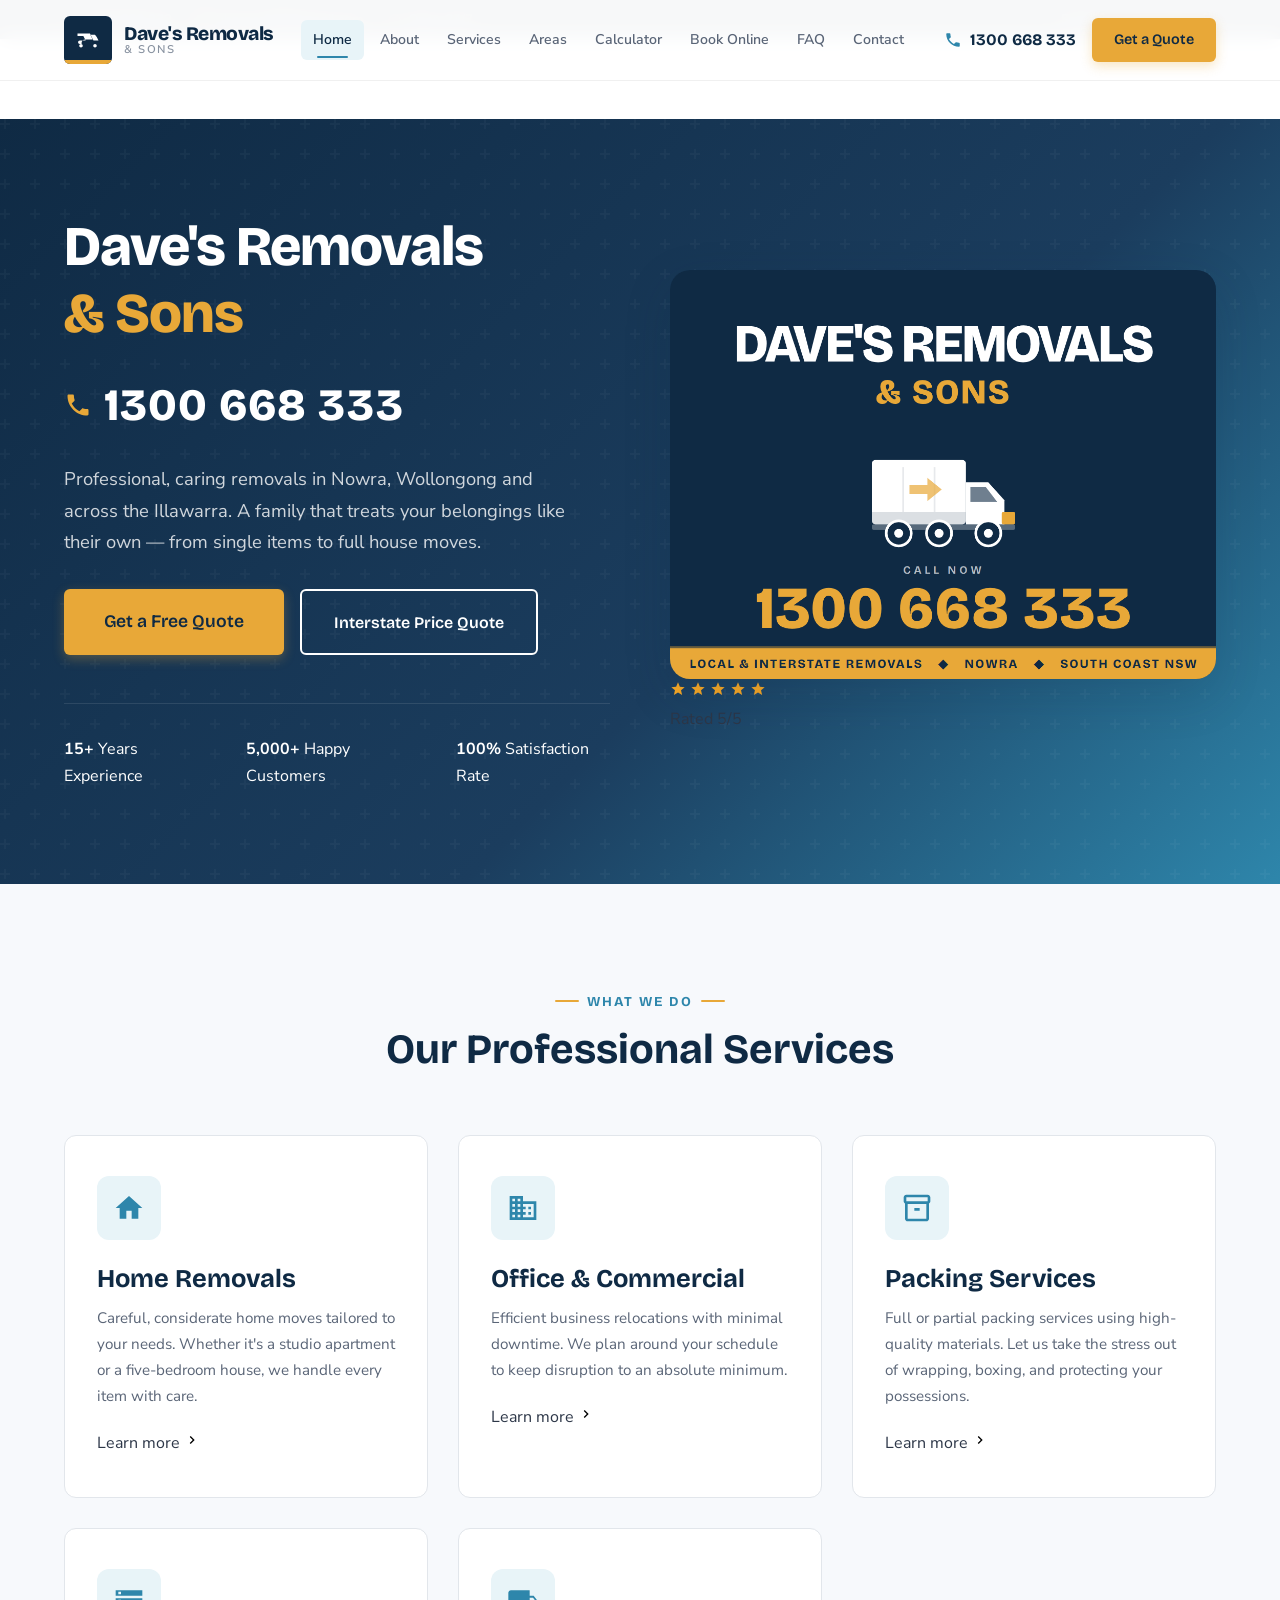
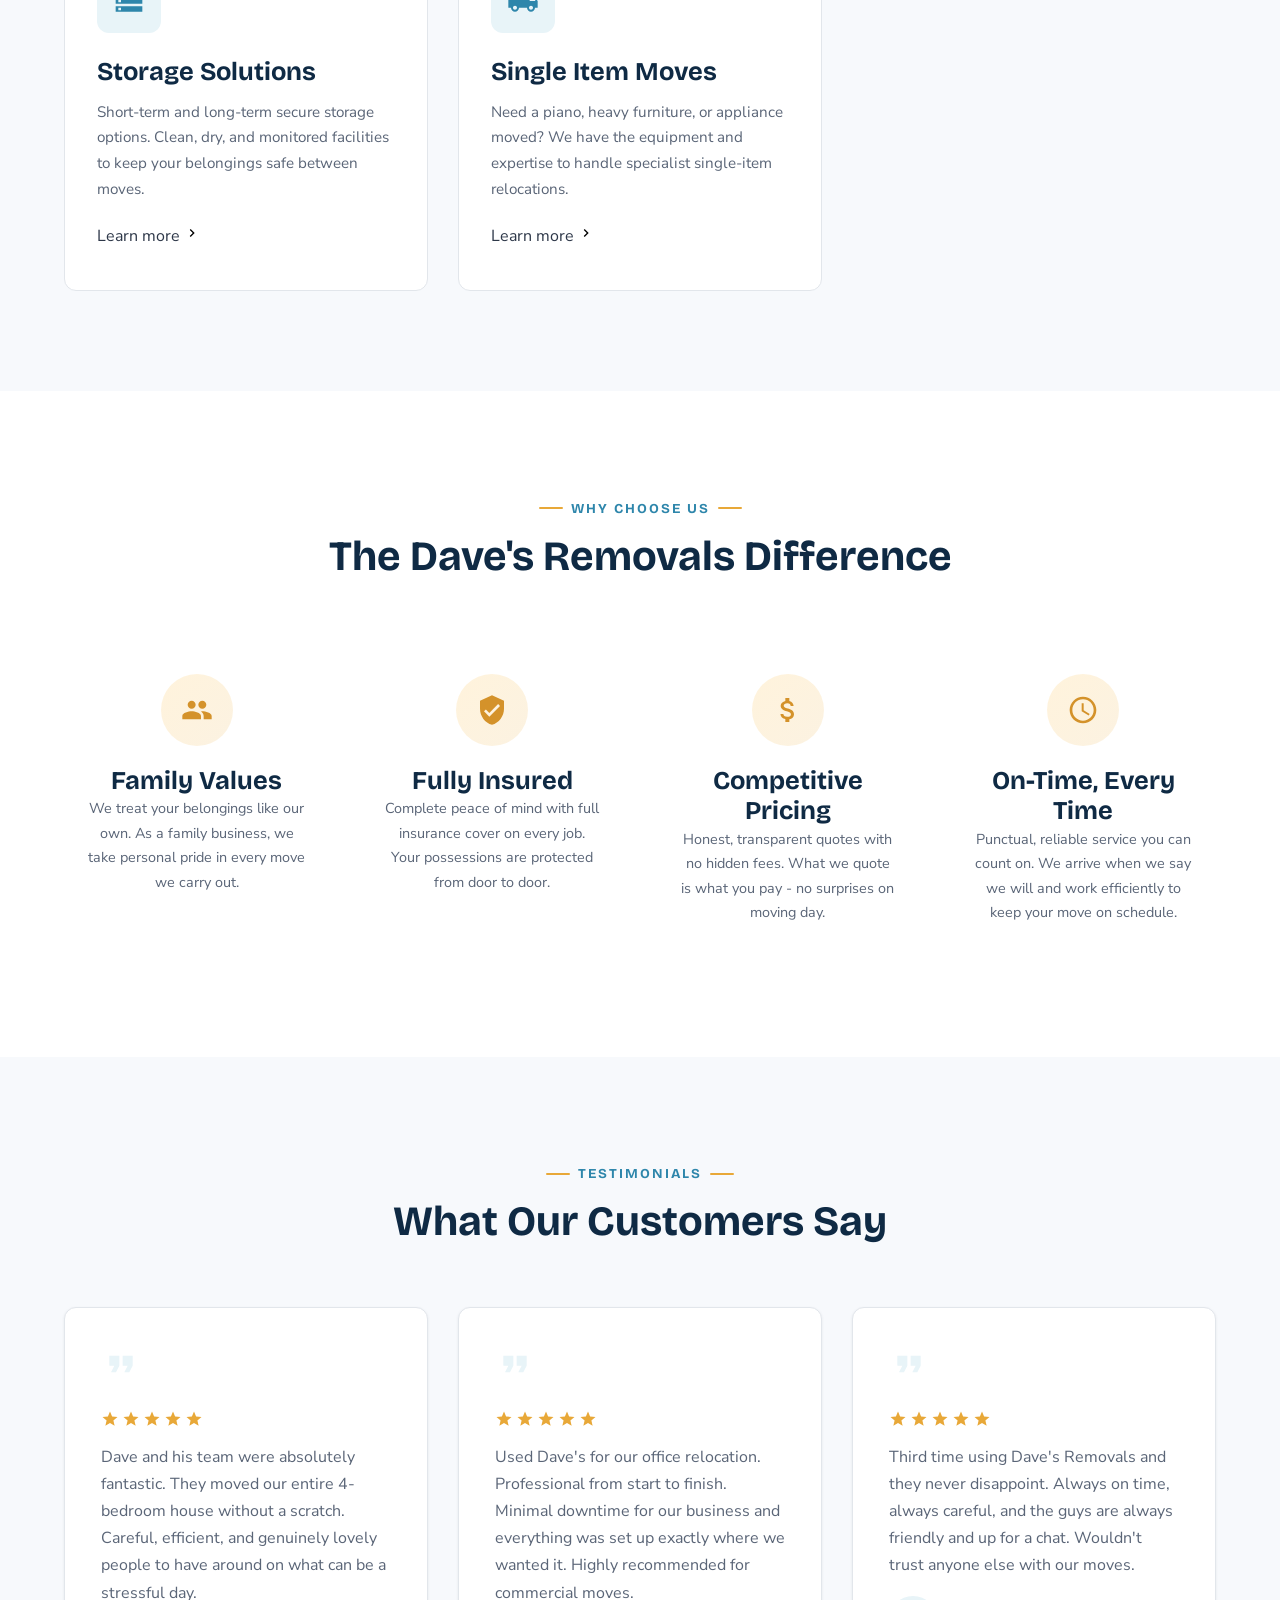
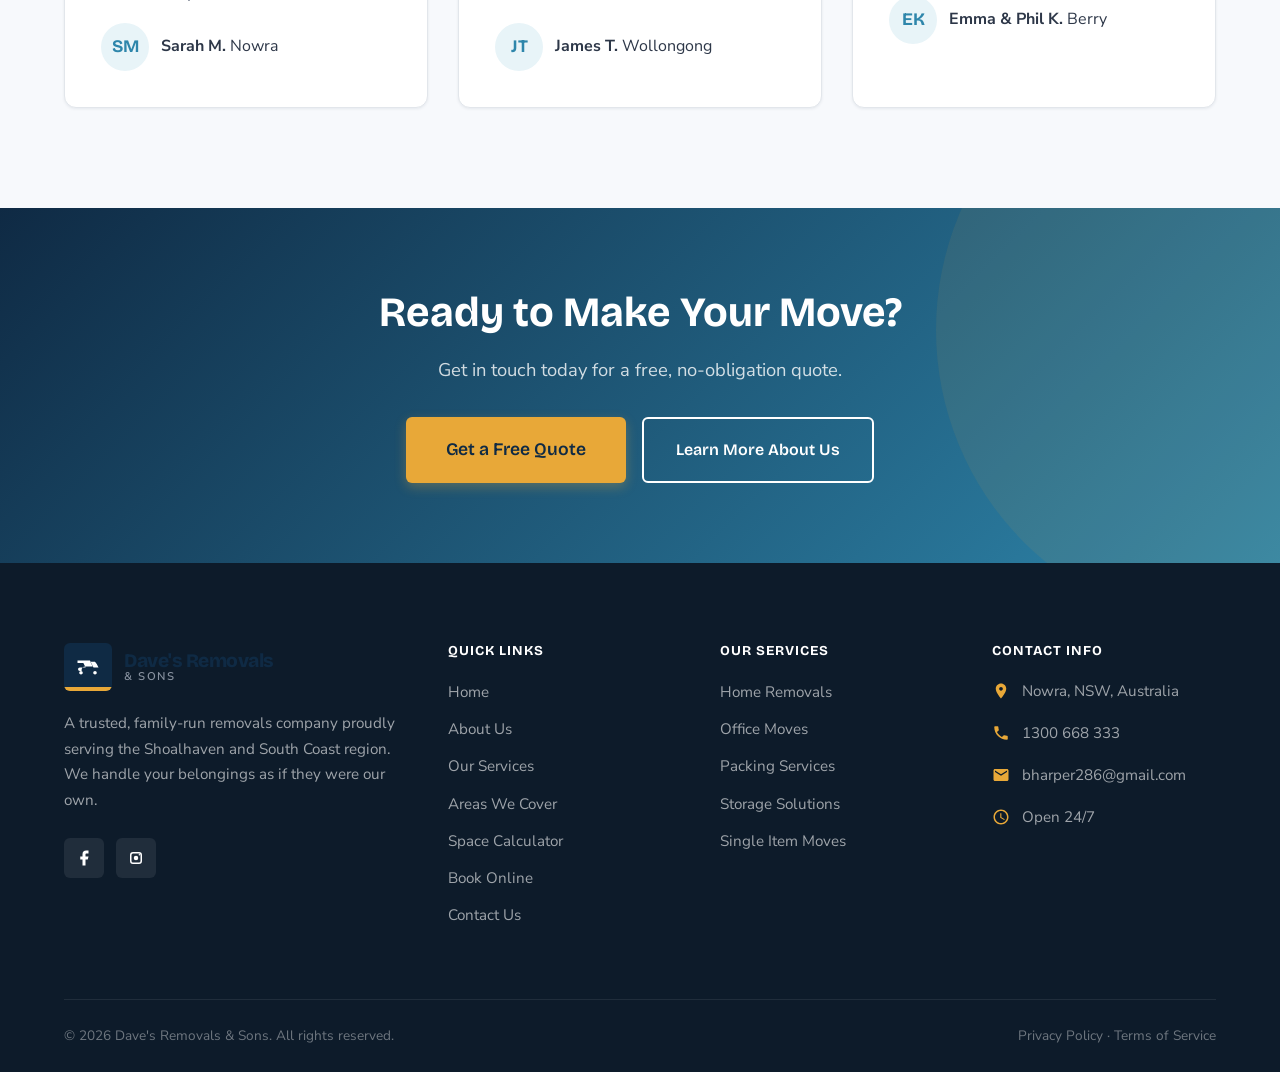
==== commit 55634020: "Replace competitor truck photo with Dave's logo, remove Student Moves from services/dropdown/footer" ====
--- a/index.html
+++ b/index.html
@@ -74,7 +74,7 @@
                     </div>
                     <div class="hero-image">
                         <div class="hero-image-wrapper">
-                            <img src="https://images.unsplash.com/photo-1600518464441-9154a4dea21b?w=800&h=600&fit=crop&q=80" alt="Professional removals team loading a moving truck - Dave's Removals Nowra" style="width:100%;height:100%;object-fit:cover;">
+                            <img src="img/truck-logo-square.png" alt="Dave's Removals & Sons - Removalists Nowra, South Coast NSW - Call 1300 668 333" style="width:100%;height:100%;object-fit:cover;background:#0F2A44;">
                         </div>
                         <div class="hero-rating-badge">
                             <div class="hero-rating-stars">
@@ -142,15 +142,6 @@
                         </div>
                         <h3>Single Item Moves</h3>
                         <p>Need a piano, heavy furniture, or appliance moved? We have the equipment and expertise to handle specialist single-item relocations.</p>
-                        <a href="services.html" class="service-link">Learn more <svg viewBox="0 0 24 24" width="16" height="16"><path d="M8.59 16.59L13.17 12 8.59 7.41 10 6l6 6-6 6-1.41-1.41z"/></svg></a>
-                    </div>
-                    <!-- Student Moves -->
-                    <div class="service-card">
-                        <div class="service-icon">
-                            <svg viewBox="0 0 24 24" width="32" height="32"><path d="M5 13.18v4L12 21l7-3.82v-4L12 17l-7-3.82zM12 3L1 9l11 6 9-4.91V17h2V9L12 3z"/></svg>
-                        </div>
-                        <h3>Student Moves</h3>
-                        <p>Affordable, flexible moving services designed for students. Moving to or from university? We offer budget-friendly packages to suit.</p>
                         <a href="services.html" class="service-link">Learn more <svg viewBox="0 0 24 24" width="16" height="16"><path d="M8.59 16.59L13.17 12 8.59 7.41 10 6l6 6-6 6-1.41-1.41z"/></svg></a>
                     </div>
                 </div>
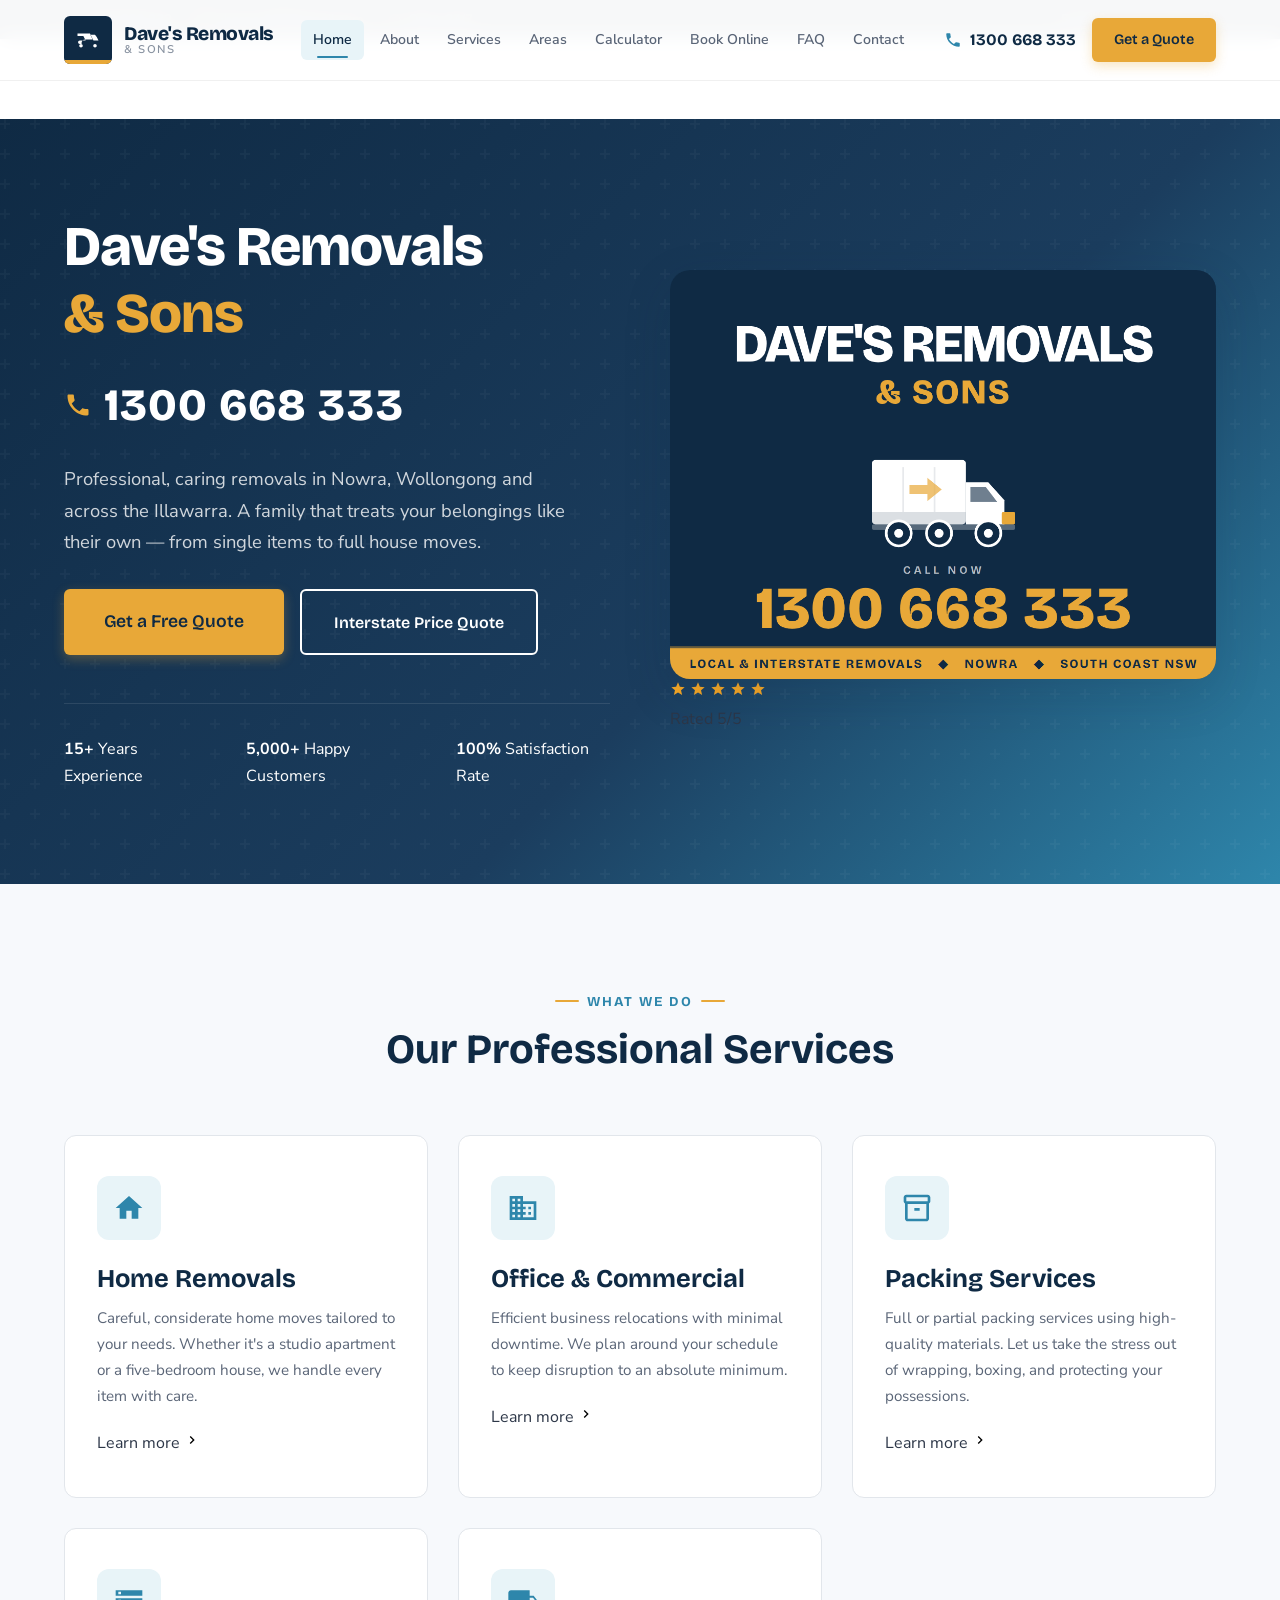
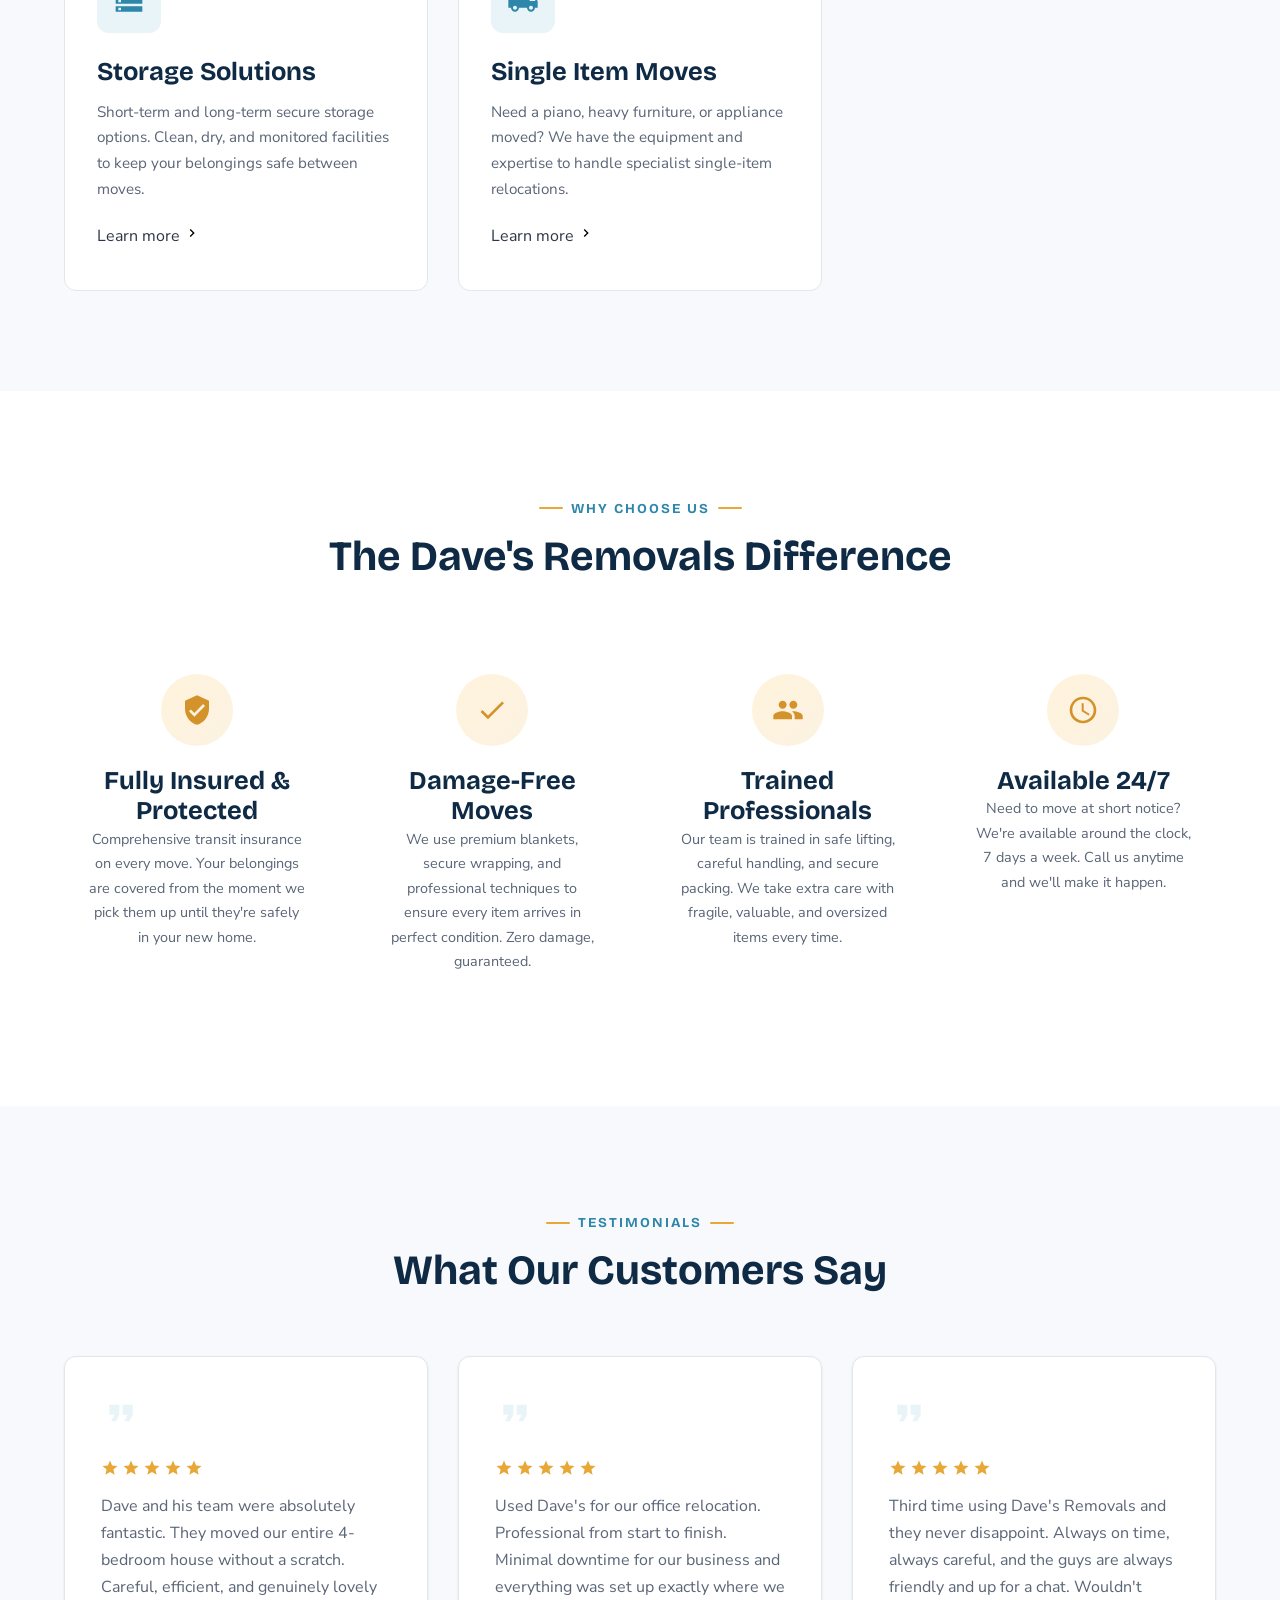
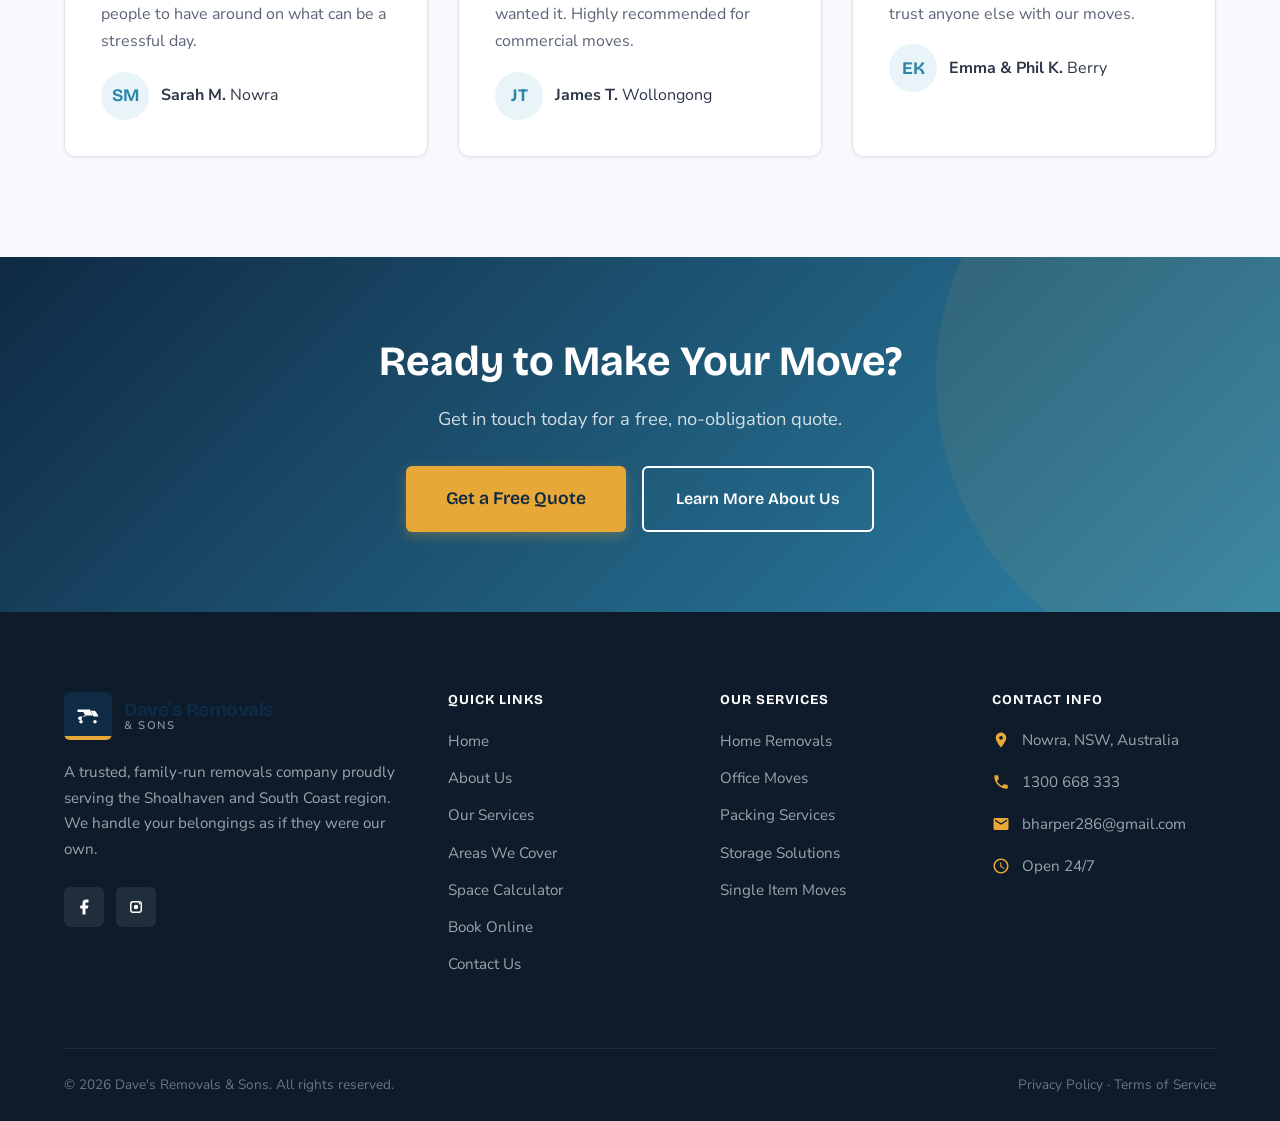
==== commit 74691da2: "Update about page content and why-choose-us section - emphasis on insurance, damage-free, protection" ====
--- a/index.html
+++ b/index.html
@@ -156,37 +156,37 @@
                     <h2>The Dave's Removals Difference</h2>
                 </div>
                 <div class="why-grid">
-                    <!-- Family Values -->
+                    <!-- Fully Insured -->
+                    <div class="why-card">
+                        <div class="why-icon">
+                            <svg viewBox="0 0 24 24" width="40" height="40"><path d="M12 1L3 5v6c0 5.55 3.84 10.74 9 12 5.16-1.26 9-6.45 9-12V5l-9-4zm-2 16l-4-4 1.41-1.41L10 14.17l6.59-6.59L18 9l-8 8z"/></svg>
+                        </div>
+                        <h3>Fully Insured &amp; Protected</h3>
+                        <p>Comprehensive transit insurance on every move. Your belongings are covered from the moment we pick them up until they're safely in your new home.</p>
+                    </div>
+                    <!-- Damage Free -->
+                    <div class="why-card">
+                        <div class="why-icon">
+                            <svg viewBox="0 0 24 24" width="40" height="40"><path d="M9 16.17L4.83 12l-1.42 1.41L9 19 21 7l-1.41-1.41z"/></svg>
+                        </div>
+                        <h3>Damage-Free Moves</h3>
+                        <p>We use premium blankets, secure wrapping, and professional techniques to ensure every item arrives in perfect condition. Zero damage, guaranteed.</p>
+                    </div>
+                    <!-- Safe Handling -->
                     <div class="why-card">
                         <div class="why-icon">
                             <svg viewBox="0 0 24 24" width="40" height="40"><path d="M16 11c1.66 0 2.99-1.34 2.99-3S17.66 5 16 5c-1.66 0-3 1.34-3 3s1.34 3 3 3zm-8 0c1.66 0 2.99-1.34 2.99-3S9.66 5 8 5C6.34 5 5 6.34 5 8s1.34 3 3 3zm0 2c-2.33 0-7 1.17-7 3.5V19h14v-2.5c0-2.33-4.67-3.5-7-3.5zm8 0c-.29 0-.62.02-.97.05 1.16.84 1.97 1.97 1.97 3.45V19h6v-2.5c0-2.33-4.67-3.5-7-3.5z"/></svg>
                         </div>
-                        <h3>Family Values</h3>
-                        <p>We treat your belongings like our own. As a family business, we take personal pride in every move we carry out.</p>
-                    </div>
-                    <!-- Fully Insured -->
-                    <div class="why-card">
-                        <div class="why-icon">
-                            <svg viewBox="0 0 24 24" width="40" height="40"><path d="M12 1L3 5v6c0 5.55 3.84 10.74 9 12 5.16-1.26 9-6.45 9-12V5l-9-4zm-2 16l-4-4 1.41-1.41L10 14.17l6.59-6.59L18 9l-8 8z"/></svg>
-                        </div>
-                        <h3>Fully Insured</h3>
-                        <p>Complete peace of mind with full insurance cover on every job. Your possessions are protected from door to door.</p>
-                    </div>
-                    <!-- Competitive Pricing -->
-                    <div class="why-card">
-                        <div class="why-icon">
-                            <svg viewBox="0 0 24 24" width="40" height="40"><path d="M11.8 10.9c-2.27-.59-3-1.2-3-2.15 0-1.09 1.01-1.85 2.7-1.85 1.78 0 2.44.85 2.5 2.1h2.21c-.07-1.72-1.12-3.3-3.21-3.81V3h-3v2.16c-1.94.42-3.5 1.68-3.5 3.61 0 2.31 1.91 3.46 4.7 4.13 2.5.6 3 1.48 3 2.41 0 .69-.49 1.79-2.7 1.79-2.06 0-2.87-.92-2.98-2.1h-2.2c.12 2.19 1.76 3.42 3.68 3.83V21h3v-2.15c1.95-.37 3.5-1.5 3.5-3.55 0-2.84-2.43-3.81-4.7-4.4z"/></svg>
-                        </div>
-                        <h3>Competitive Pricing</h3>
-                        <p>Honest, transparent quotes with no hidden fees. What we quote is what you pay - no surprises on moving day.</p>
-                    </div>
-                    <!-- On-Time, Every Time -->
+                        <h3>Trained Professionals</h3>
+                        <p>Our team is trained in safe lifting, careful handling, and secure packing. We take extra care with fragile, valuable, and oversized items every time.</p>
+                    </div>
+                    <!-- 24/7 -->
                     <div class="why-card">
                         <div class="why-icon">
                             <svg viewBox="0 0 24 24" width="40" height="40"><path d="M11.99 2C6.47 2 2 6.48 2 12s4.47 10 9.99 10C17.52 22 22 17.52 22 12S17.52 2 11.99 2zM12 20c-4.42 0-8-3.58-8-8s3.58-8 8-8 8 3.58 8 8-3.58 8-8 8zm.5-13H11v6l5.25 3.15.75-1.23-4.5-2.67z"/></svg>
                         </div>
-                        <h3>On-Time, Every Time</h3>
-                        <p>Punctual, reliable service you can count on. We arrive when we say we will and work efficiently to keep your move on schedule.</p>
+                        <h3>Available 24/7</h3>
+                        <p>Need to move at short notice? We're available around the clock, 7 days a week. Call us anytime and we'll make it happen.</p>
                     </div>
                 </div>
             </div>
